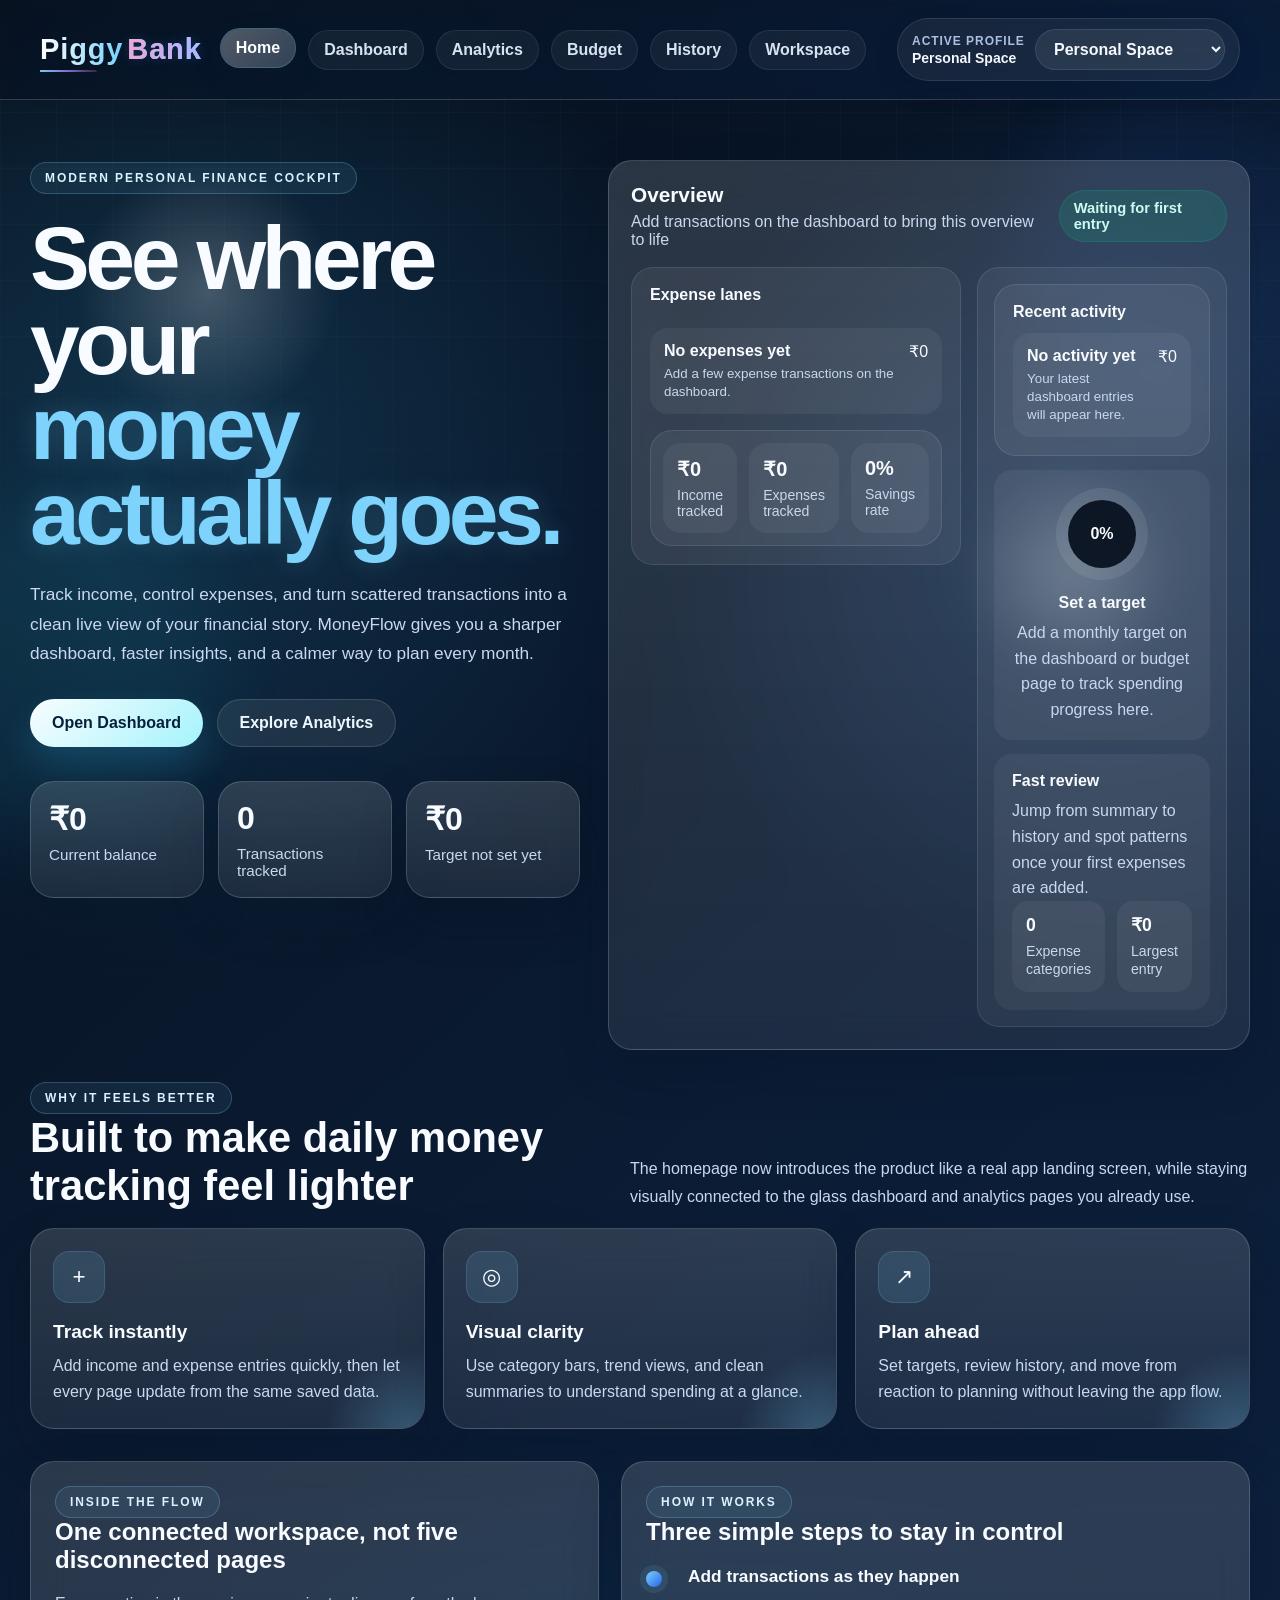
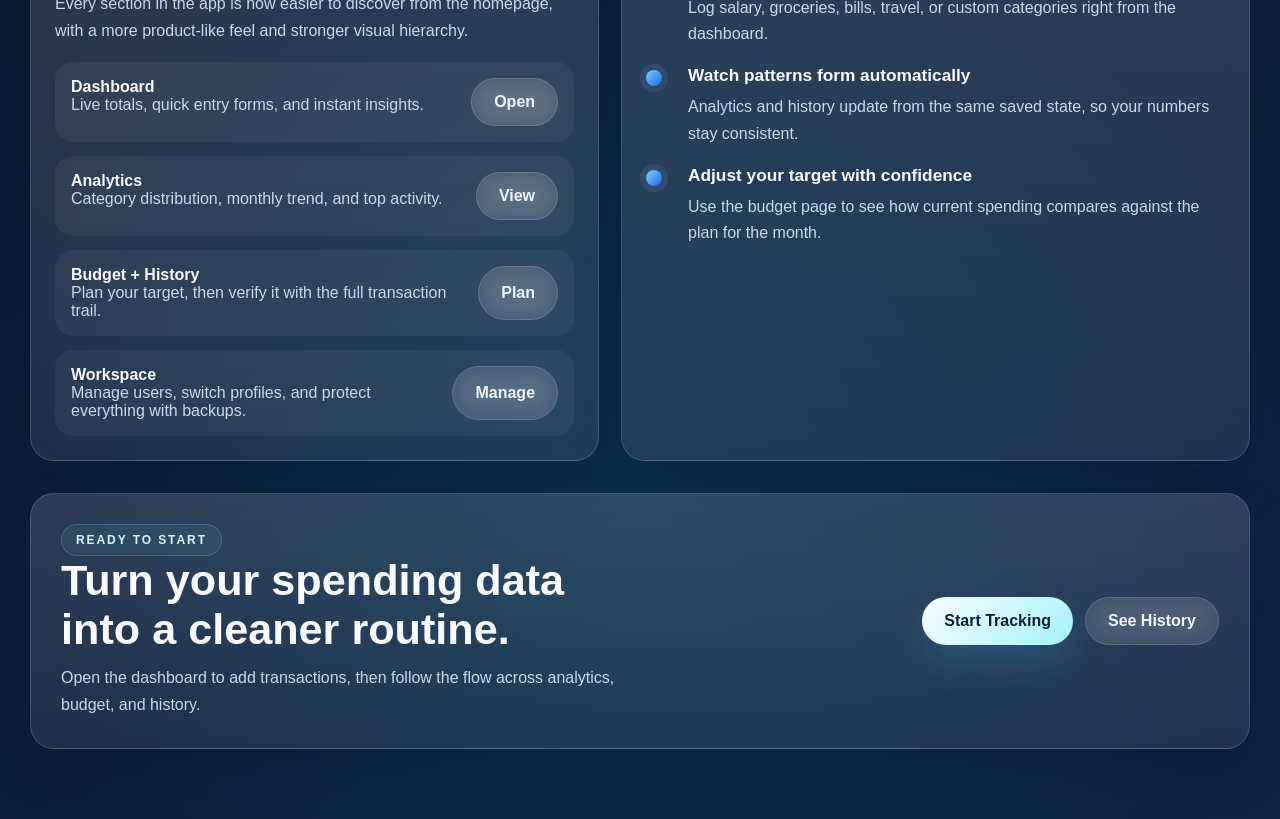
==== index.html @ 15d926a1 "Rename homepage.html to index.html" ====
<!DOCTYPE html>
<html lang="en">
<head>
<meta charset="UTF-8">
<meta name="viewport" content="width=device-width, initial-scale=1.0">
<title>PiggyBank</title>

<link rel="stylesheet" href="../CSS/homepage.css">
<link rel="stylesheet" href="../CSS/shared.css">

</head>

<body>
<div class="grid-lines"></div>
<div class="orb one"></div>
<div class="orb two"></div>

<div class="navbar">
    <a href="homepage.html" class="logo">Piggy<span>Bank</span></a>
    <div class="menu">
        <a href="homepage.html" class="active">Home</a>
        <a href="dashboard.html">Dashboard</a>
        <a href="analytics.html">Analytics</a>
        <a href="budget.html">Budget</a>
        <a href="history.html">History</a>
        <a href="workspace.html">Workspace</a>
    </div>
</div>

<main class="page">
    <section class="hero">
        <div class="hero-copy">
            <div class="eyebrow">Modern personal finance cockpit</div>
            <h1>
                See where your
                <span>money actually goes.</span>
            </h1>
            <p class="subtitle">
                Track income, control expenses, and turn scattered transactions into a clean live view of your financial story. MoneyFlow gives you a sharper dashboard, faster insights, and a calmer way to plan every month.
            </p>

            <div class="hero-actions">
                <a href="dashboard.html" class="cta">Open Dashboard</a>
                <a href="analytics.html" class="secondary-link">Explore Analytics</a>
            </div>

            <div class="hero-stats">
                <div class="glass-card hero-stat">
                    <strong id="heroStatPrimary">₹0</strong>
                    <span id="heroStatPrimaryLabel">Current balance</span>
                </div>
                <div class="glass-card hero-stat">
                    <strong id="heroStatSecondary">0</strong>
                    <span id="heroStatSecondaryLabel">Transactions tracked</span>
                </div>
                <div class="glass-card hero-stat">
                    <strong id="heroStatTertiary">₹0</strong>
                    <span id="heroStatTertiaryLabel">Monthly target left</span>
                </div>
            </div>
        </div>

        <div class="visual-stage">
            <div class="glass-card dashboard-shell">
                <div class="shell-top">
                    <div class="shell-title">
                        <strong>Overview</strong>
                        <span class="micro-copy" id="overviewSubtitle">A calm snapshot of this month</span>
                    </div>
                    <div class="status-pill" id="overviewStatus">Synced in realtime</div>
                </div>

                <div class="shell-grid">
                    <div class="chart-panel">
                        <strong id="expenseLanesTitle">Expense lanes</strong>
                        <div class="chart-lines" id="expenseLanes"></div>

                        <div class="summary-strip">
                            <div class="summary-chip">
                                <strong id="overviewIncome">₹0</strong>
                                <span>Income tracked</span>
                            </div>
                            <div class="summary-chip">
                                <strong id="overviewExpense">₹0</strong>
                                <span>Expenses tracked</span>
                            </div>
                            <div class="summary-chip">
                                <strong id="overviewSavingsRate">0%</strong>
                                <span>Savings rate</span>
                            </div>
                        </div>
                    </div>

                    <div class="overview-side">
                        <div class="activity-panel">
                            <strong>Recent activity</strong>
                            <div id="recentActivityList"></div>
                        </div>

                        <div class="integrated-card ring-card">
                            <div class="ring" id="budgetRing" data-progress="0%"></div>
                            <strong id="budgetRhythmTitle">Budget Rhythm</strong>
                            <p class="card-copy" id="budgetRhythmCopy">Stay ahead of overspending with live target progress built into the same overview.</p>
                        </div>

                        <div class="integrated-card floating-note">
                            <strong id="fastReviewTitle">Fast review</strong>
                            <p class="card-copy" id="fastReviewCopy">Jump from summary to history and spot patterns without digging through multiple screens.</p>
                            <div class="mini-overview">
                                <div class="mini-overview-card">
                                    <strong id="miniOverviewPrimary">0</strong>
                                    <span id="miniOverviewPrimaryLabel">Expense categories</span>
                                </div>
                                <div class="mini-overview-card">
                                    <strong id="miniOverviewSecondary">₹0</strong>
                                    <span id="miniOverviewSecondaryLabel">Largest entry</span>
                                </div>
                            </div>
                        </div>
                    </div>
                </div>
            </div>
        </div>
    </section>

    <section class="section">
        <div class="section-head">
            <div>
                <div class="eyebrow">Why it feels better</div>
                <h2>Built to make daily money tracking feel lighter</h2>
            </div>
            <p class="section-copy">
                The homepage now introduces the product like a real app landing screen, while staying visually connected to the glass dashboard and analytics pages you already use.
            </p>
        </div>

        <div class="feature-grid">
            <article class="glass-card feature-card">
                <div class="feature-icon">+</div>
                <div class="feature-text">
                    <h3>Track instantly</h3>
                    <p>Add income and expense entries quickly, then let every page update from the same saved data.</p>
                </div>
            </article>

            <article class="glass-card feature-card">
                <div class="feature-icon">◎</div>
                <div class="feature-text">
                    <h3>Visual clarity</h3>
                    <p>Use category bars, trend views, and clean summaries to understand spending at a glance.</p>
                </div>
            </article>

            <article class="glass-card feature-card">
                <div class="feature-icon">↗</div>
                <div class="feature-text">
                    <h3>Plan ahead</h3>
                    <p>Set targets, review history, and move from reaction to planning without leaving the app flow.</p>
                </div>
            </article>
        </div>
    </section>

    <section class="section showcase">
        <div class="glass-card showcase-panel">
            <div class="eyebrow">Inside the flow</div>
            <h2>One connected workspace, not five disconnected pages</h2>
            <p class="section-copy" style="margin-top: 16px;">
                Every section in the app is now easier to discover from the homepage, with a more product-like feel and stronger visual hierarchy.
            </p>

            <div class="mini-stack">
                <div class="mini-card">
                    <div>
                        <strong>Dashboard</strong>
                        <p class="card-copy">Live totals, quick entry forms, and instant insights.</p>
                    </div>
                    <a href="dashboard.html" class="secondary-link">Open</a>
                </div>

                <div class="mini-card">
                    <div>
                        <strong>Analytics</strong>
                        <p class="card-copy">Category distribution, monthly trend, and top activity.</p>
                    </div>
                    <a href="analytics.html" class="secondary-link">View</a>
                </div>

                <div class="mini-card">
                    <div>
                        <strong>Budget + History</strong>
                        <p class="card-copy">Plan your target, then verify it with the full transaction trail.</p>
                    </div>
                    <a href="budget.html" class="secondary-link">Plan</a>
                </div>

                <div class="mini-card">
                    <div>
                        <strong>Workspace</strong>
                        <p class="card-copy">Manage users, switch profiles, and protect everything with backups.</p>
                    </div>
                    <a href="workspace.html" class="secondary-link">Manage</a>
                </div>
            </div>
        </div>

        <div class="glass-card timeline-panel">
            <div class="eyebrow">How it works</div>
            <h2>Three simple steps to stay in control</h2>

            <div class="timeline">
                <div class="timeline-item">
                    <div class="timeline-dot"></div>
                    <div class="timeline-copy">
                        <h3>Add transactions as they happen</h3>
                        <p>Log salary, groceries, bills, travel, or custom categories right from the dashboard.</p>
                    </div>
                </div>

                <div class="timeline-item">
                    <div class="timeline-dot"></div>
                    <div class="timeline-copy">
                        <h3>Watch patterns form automatically</h3>
                        <p>Analytics and history update from the same saved state, so your numbers stay consistent.</p>
                    </div>
                </div>

                <div class="timeline-item">
                    <div class="timeline-dot"></div>
                    <div class="timeline-copy">
                        <h3>Adjust your target with confidence</h3>
                        <p>Use the budget page to see how current spending compares against the plan for the month.</p>
                    </div>
                </div>
            </div>
        </div>
    </section>

    <section class="glass-card footer-cta">
        <div>
            <div class="eyebrow">Ready to start</div>
            <h2>Turn your spending data into a cleaner routine.</h2>
            <p>Open the dashboard to add transactions, then follow the flow across analytics, budget, and history.</p>
        </div>

        <div class="footer-actions">
            <a href="dashboard.html" class="cta">Start Tracking</a>
            <a href="history.html" class="secondary-link">See History</a>
        </div>
    </section>
</main>

<script src="../JS/app-core.js"></script>
<script src="../JS/shared.js"></script>
<script src="../JS/homepage.js"></script>

</body>
</html>
---- CSS/homepage.css ----
* {
    margin: 0;
    padding: 0;
    box-sizing: border-box;
    font-family: "Segoe UI", Arial, sans-serif;
}

:root {
    --bg-1: #07101d;
    --bg-2: #10284e;
    --panel: rgba(255, 255, 255, 0.1);
    --panel-strong: rgba(255, 255, 255, 0.14);
    --border: rgba(255, 255, 255, 0.16);
    --text: #f8fbff;
    --muted: #c9d8ef;
    --accent: #7dd3fc;
    --accent-strong: #38bdf8;
    --glow: rgba(125, 211, 252, 0.28);
}

body {
    min-height: 100vh;
    color: var(--text);
    background:
        radial-gradient(circle at 12% 18%, rgba(56, 189, 248, 0.18), transparent 24%),
        radial-gradient(circle at 84% 22%, rgba(96, 165, 250, 0.16), transparent 20%),
        radial-gradient(circle at 50% 85%, rgba(14, 165, 233, 0.12), transparent 30%),
        linear-gradient(140deg, var(--bg-1) 0%, #0b1d36 38%, var(--bg-2) 100%);
    background-size: 100% 100%, 100% 100%, 100% 100%, 145% 145%;
    animation: atmosphereShift 18s ease-in-out infinite;
    overflow-x: hidden;
    position: relative;
}

body::before,
body::after {
    content: "";
    position: fixed;
    inset: auto;
    width: 340px;
    height: 340px;
    border-radius: 50%;
    filter: blur(40px);
    opacity: 0.4;
    pointer-events: none;
    z-index: 0;
}

body::before {
    top: 90px;
    right: -80px;
    background: rgba(59, 130, 246, 0.22);
}

body::after {
    left: -120px;
    bottom: 60px;
    background: rgba(34, 211, 238, 0.18);
}

.grid-lines {
    position: fixed;
    inset: 0;
    background-image:
        linear-gradient(rgba(255,255,255,0.04) 1px, transparent 1px),
        linear-gradient(90deg, rgba(255,255,255,0.04) 1px, transparent 1px);
    background-size: 56px 56px;
    mask-image: linear-gradient(to bottom, rgba(0,0,0,0.65), transparent 92%);
    pointer-events: none;
    z-index: 0;
}

.orb {
    position: fixed;
    border-radius: 50%;
    background: radial-gradient(circle, rgba(255,255,255,0.22), rgba(255,255,255,0.02) 65%, transparent 72%);
    pointer-events: none;
    z-index: 0;
    animation: drift 14s ease-in-out infinite;
}

.orb.one {
    width: 260px;
    height: 260px;
    top: 18%;
    left: 6%;
}

.orb.two {
    width: 210px;
    height: 210px;
    right: 8%;
    top: 52%;
    animation-delay: -4s;
}

.navbar {
    width: 100%;
    background: linear-gradient(135deg, rgba(8, 17, 31, 0.78), rgba(15, 34, 61, 0.48));
    display: flex;
    justify-content: space-between;
    align-items: center;
    gap: 18px;
    flex-wrap: wrap;
    padding: 18px 40px;
    position: sticky;
    top: 0;
    z-index: 10;
    backdrop-filter: blur(22px) saturate(160%);
    -webkit-backdrop-filter: blur(22px) saturate(160%);
    border-bottom: 1px solid rgba(255, 255, 255, 0.18);
    box-shadow: 0 18px 48px rgba(8, 17, 31, 0.22);
    animation: navFloatIn 0.7s ease;
}

.logo {
    font-size: 29px;
    font-weight: 900;
    letter-spacing: 0.03em;
    display: inline-flex;
    align-items: center;
    gap: 4px;
    background: linear-gradient(90deg, #ffffff 0%, #7dd3fc 22%, #38bdf8 44%, #a78bfa 68%, #f472b6 100%);
    background-size: 220% 100%;
    -webkit-background-clip: text;
    -webkit-text-fill-color: transparent;
    text-decoration: none;
    position: relative;
    animation: logoShift 7s linear infinite;
}

.logo span {
    background: linear-gradient(90deg, #f9a8d4 0%, #c4b5fd 40%, #67e8f9 100%);
    background-size: 200% 100%;
    -webkit-background-clip: text;
    -webkit-text-fill-color: transparent;
    text-shadow: 0 0 12px rgba(96,165,250,0.22);
    animation: logoShift 5.5s linear infinite reverse;
}

.logo::after {
    content: "";
    position: absolute;
    left: 0;
    bottom: -6px;
    width: 100%;
    height: 2px;
    border-radius: 999px;
    background: linear-gradient(90deg, rgba(125,211,252,0.95), rgba(167,139,250,0.75), rgba(244,114,182,0.2));
    transform: scaleX(0.35);
    transform-origin: left;
    transition: transform 0.28s ease;
}

.logo:hover::after {
    transform: scaleX(1);
}

.menu {
    display: flex;
    flex-wrap: wrap;
    gap: 12px;
    align-items: center;
}

.menu a {
    color: #d8e3f2;
    text-decoration: none;
    font-weight: 700;
    position: relative;
    padding: 10px 15px;
    border-radius: 999px;
    background: rgba(255, 255, 255, 0.05);
    border: 1px solid rgba(255, 255, 255, 0.08);
    overflow: hidden;
    transition: transform 0.22s ease, background 0.22s ease, color 0.22s ease, border-color 0.22s ease, box-shadow 0.22s ease;
}

.menu a::before {
    content: "";
    position: absolute;
    inset: 0;
    border-radius: inherit;
    background: linear-gradient(135deg, rgba(255,255,255,0.18), rgba(147,197,253,0.08));
    opacity: 0;
    transition: opacity 0.22s ease;
}

.menu a:hover,
.menu a.active {
    color: #ffffff;
    border-color: rgba(125, 211, 252, 0.3);
    background: rgba(255, 255, 255, 0.14);
    box-shadow: 0 12px 28px rgba(15, 23, 42, 0.2);
    transform: translateY(-2px);
}

.menu a:hover::before,
.menu a.active::before {
    opacity: 1;
}

.page {
    width: min(1220px, calc(100% - 32px));
    margin: 0 auto;
    padding: 34px 0 70px;
    position: relative;
    z-index: 1;
}

.hero {
    display: grid;
    grid-template-columns: 1.1fr 0.9fr;
    gap: 28px;
    align-items: stretch;
}

.hero-copy {
    padding: 28px 0 10px;
    animation: riseIn 0.9s ease;
}

.eyebrow {
    display: inline-flex;
    align-items: center;
    gap: 10px;
    padding: 8px 14px;
    border-radius: 999px;
    border: 1px solid rgba(125, 211, 252, 0.25);
    background: rgba(125, 211, 252, 0.08);
    color: #d9f2ff;
    text-transform: uppercase;
    letter-spacing: 0.16em;
    font-size: 12px;
    font-weight: 800;
}

.hero h1 {
    margin-top: 22px;
    font-size: clamp(3rem, 7vw, 5.6rem);
    line-height: 0.95;
    letter-spacing: -0.05em;
    max-width: 700px;
}

.hero h1 span {
    display: block;
    color: var(--accent);
    text-shadow: 0 0 26px rgba(125, 211, 252, 0.2);
}

.subtitle {
    margin-top: 24px;
    max-width: 620px;
    color: var(--muted);
    font-size: 1.08rem;
    line-height: 1.7;
}

.hero-actions {
    margin-top: 30px;
    display: flex;
    gap: 14px;
    flex-wrap: wrap;
}

.cta,
.secondary-link {
    text-decoration: none;
    display: inline-flex;
    align-items: center;
    justify-content: center;
    gap: 10px;
    padding: 14px 22px;
    border-radius: 999px;
    font-weight: 800;
    transition: transform 0.22s ease, box-shadow 0.22s ease, background 0.22s ease, border-color 0.22s ease;
}

.cta {
    color: #06203c;
    background: linear-gradient(135deg, #f8fdff, #a5f3fc);
    box-shadow: 0 18px 36px rgba(56, 189, 248, 0.18);
}

.secondary-link {
    color: #eef7ff;
    background: rgba(255, 255, 255, 0.08);
    border: 1px solid rgba(255, 255, 255, 0.14);
    backdrop-filter: blur(12px);
}

.cta:hover,
.secondary-link:hover {
    transform: translateY(-2px);
    box-shadow: 0 18px 30px rgba(15, 23, 42, 0.24);
}

.hero-stats {
    display: grid;
    grid-template-columns: repeat(3, 1fr);
    gap: 14px;
    margin-top: 34px;
}

.glass-card {
    background: linear-gradient(180deg, rgba(255,255,255,0.14), rgba(255,255,255,0.08));
    border: 1px solid var(--border);
    border-radius: 24px;
    backdrop-filter: blur(18px);
    -webkit-backdrop-filter: blur(18px);
    box-shadow: 0 22px 48px rgba(6, 18, 36, 0.22);
    transition: transform 0.3s ease, box-shadow 0.3s ease, border-color 0.3s ease;
}

.glass-card:hover {
    transform: translateY(-4px);
    box-shadow: 0 28px 58px rgba(6, 18, 36, 0.28);
    border-color: rgba(125, 211, 252, 0.22);
}

.hero-stat {
    padding: 18px;
    animation: riseIn 1s ease;
}

.hero-stat strong {
    display: block;
    font-size: 2rem;
}

.hero-stat span {
    display: block;
    margin-top: 8px;
    color: var(--muted);
    font-size: 0.95rem;
}

.visual-stage {
    position: relative;
    min-height: auto;
    overflow: visible;
    padding: 26px 0 0;
    border-radius: 30px;
    animation: fadeScale 1s ease;
}

.dashboard-shell {
    position: relative;
    min-width: 0;
    min-height: auto;
    width: 100%;
    padding: 22px;
    overflow: hidden;
    animation: floatSoft 8s ease-in-out infinite;
}

.dashboard-shell::before {
    content: "";
    position: absolute;
    inset: -30% auto auto -10%;
    width: 220px;
    height: 220px;
    background: radial-gradient(circle, rgba(125, 211, 252, 0.28), transparent 70%);
    pointer-events: none;
}

.shell-top {
    display: flex;
    justify-content: space-between;
    align-items: center;
    gap: 12px;
    padding-bottom: 18px;
}

.shell-title {
    display: grid;
    gap: 6px;
}

.shell-title strong {
    font-size: 1.3rem;
}

.shell-title span,
.micro-copy,
.card-copy,
.list-item small,
.feature-text p,
.section-copy,
.timeline-copy p {
    color: var(--muted);
}

.status-pill {
    padding: 9px 14px;
    border-radius: 999px;
    font-weight: 700;
    font-size: 0.92rem;
    background: rgba(16, 185, 129, 0.16);
    color: #ccfbf1;
    border: 1px solid rgba(16, 185, 129, 0.2);
}

.shell-grid {
    display: grid;
    grid-template-columns: 1.15fr 0.85fr;
    gap: 16px;
    align-items: start;
}

.chart-panel,
.activity-panel,
.summary-strip,
.overview-side {
    background: rgba(255, 255, 255, 0.06);
    border: 1px solid rgba(255,255,255,0.1);
    border-radius: 22px;
}

.overview-side {
    padding: 16px;
    display: grid;
    gap: 14px;
}

.summary-strip {
    margin-top: 16px;
    display: grid;
    grid-template-columns: repeat(3, 1fr);
    gap: 12px;
    padding: 12px;
}

.summary-chip {
    padding: 14px;
    border-radius: 18px;
    background: rgba(255,255,255,0.05);
    transition: transform 0.22s ease, background 0.22s ease;
}

.summary-chip:hover,
.mini-card:hover,
.mini-overview-card:hover {
    transform: translateY(-2px);
    background: rgba(255,255,255,0.08);
}

.summary-chip strong {
    display: block;
    font-size: 1.25rem;
}

.summary-chip span {
    display: block;
    margin-top: 6px;
    color: var(--muted);
    font-size: 0.88rem;
}

.chart-panel {
    padding: 18px;
}

.chart-lines {
    margin-top: 24px;
    display: grid;
    gap: 14px;
}

.line-row {
    display: grid;
    grid-template-columns: 80px 1fr auto;
    gap: 12px;
    align-items: center;
}

.line-track {
    height: 11px;
    border-radius: 999px;
    overflow: hidden;
    background: rgba(255, 255, 255, 0.08);
}

.line-fill {
    height: 100%;
    border-radius: inherit;
    background: linear-gradient(90deg, #38bdf8, #2563eb);
    transform-origin: left;
    animation: loadBar 1.4s ease forwards;
}

.line-row:nth-child(2) .line-fill {
    background: linear-gradient(90deg, #22d3ee, #14b8a6);
    animation-delay: 0.12s;
}

.line-row:nth-child(3) .line-fill {
    background: linear-gradient(90deg, #a78bfa, #7c3aed);
    animation-delay: 0.24s;
}

.activity-panel {
    padding: 18px;
    display: grid;
    gap: 12px;
}

.integrated-card {
    padding: 18px;
    border-radius: 18px;
    background: rgba(255,255,255,0.05);
}

.integrated-card h4 {
    font-size: 1rem;
}

.integrated-card p {
    margin-top: 8px;
    line-height: 1.6;
}

.ring-card {
    display: grid;
    justify-items: center;
    text-align: center;
}

.list-item {
    display: flex;
    justify-content: space-between;
    gap: 12px;
    padding: 14px;
    border-radius: 18px;
    background: rgba(255,255,255,0.05);
    animation: riseIn 0.9s ease;
}

.list-item strong {
    display: block;
    margin-bottom: 4px;
}

.ring {
    width: 92px;
    height: 92px;
    margin: 0 auto 14px;
    border-radius: 50%;
    background: conic-gradient(#67e8f9 0 calc(var(--progress, 0) * 1%), rgba(255,255,255,0.08) calc(var(--progress, 0) * 1%) 100%);
    display: grid;
    place-items: center;
}

.ring::before {
    content: attr(data-progress);
    width: 68px;
    height: 68px;
    border-radius: 50%;
    background: rgba(7, 16, 29, 0.92);
    display: grid;
    place-items: center;
    font-weight: 800;
}

.floating-note {
    position: relative;
}

.mini-overview {
    display: grid;
    grid-template-columns: repeat(2, 1fr);
    gap: 12px;
}

.mini-overview-card {
    padding: 14px;
    border-radius: 16px;
    background: rgba(255,255,255,0.05);
}

.mini-overview-card strong {
    display: block;
    font-size: 1.1rem;
    margin-bottom: 6px;
}

.mini-overview-card span {
    color: var(--muted);
    font-size: 0.88rem;
}

.section {
    margin-top: 32px;
}

.section-head {
    display: flex;
    justify-content: space-between;
    gap: 16px;
    align-items: end;
    margin-bottom: 18px;
}

.section-head h2 {
    font-size: clamp(1.8rem, 4vw, 2.6rem);
}

.section-copy {
    max-width: 620px;
    line-height: 1.7;
}

.feature-grid {
    display: grid;
    grid-template-columns: repeat(3, 1fr);
    gap: 18px;
}

.feature-card {
    padding: 22px;
    position: relative;
    overflow: hidden;
    transition: transform 0.26s ease, border-color 0.26s ease, box-shadow 0.26s ease;
}

.feature-card::after {
    content: "";
    position: absolute;
    inset: auto -20% -50% auto;
    width: 180px;
    height: 180px;
    border-radius: 50%;
    background: radial-gradient(circle, var(--glow), transparent 68%);
    pointer-events: none;
}

.feature-card:hover {
    transform: translateY(-4px);
    border-color: rgba(125, 211, 252, 0.24);
    box-shadow: 0 22px 44px rgba(6, 18, 36, 0.26);
}

.feature-icon {
    width: 52px;
    height: 52px;
    border-radius: 16px;
    display: grid;
    place-items: center;
    font-size: 1.4rem;
    background: rgba(125, 211, 252, 0.12);
    border: 1px solid rgba(125, 211, 252, 0.16);
}

.feature-text h3 {
    margin-top: 18px;
    font-size: 1.2rem;
}

.feature-text p {
    margin-top: 10px;
    line-height: 1.65;
}

.showcase {
    display: grid;
    grid-template-columns: 0.95fr 1.05fr;
    gap: 22px;
    align-items: stretch;
}

.showcase-panel,
.timeline-panel {
    padding: 24px;
}

.mini-stack {
    display: grid;
    gap: 14px;
    margin-top: 18px;
}

.mini-card {
    display: flex;
    justify-content: space-between;
    gap: 14px;
    padding: 16px;
    border-radius: 18px;
    background: rgba(255,255,255,0.05);
    transition: transform 0.24s ease, box-shadow 0.24s ease, background 0.24s ease;
}

.timeline {
    display: grid;
    gap: 18px;
    margin-top: 20px;
}

.timeline-item {
    display: grid;
    grid-template-columns: 28px 1fr;
    gap: 14px;
    align-items: start;
    animation: riseIn 0.8s ease both;
}

.timeline-item:nth-child(2) { animation-delay: 0.08s; }
.timeline-item:nth-child(3) { animation-delay: 0.16s; }

.timeline-dot {
    width: 16px;
    height: 16px;
    border-radius: 50%;
    margin-top: 5px;
    background: linear-gradient(135deg, #7dd3fc, #2563eb);
    box-shadow: 0 0 0 6px rgba(125, 211, 252, 0.1);
}

.timeline-copy h3 {
    font-size: 1.08rem;
}

.timeline-copy p {
    margin-top: 8px;
    line-height: 1.65;
}

.footer-cta {
    margin-top: 32px;
    padding: 30px;
    display: flex;
    justify-content: space-between;
    align-items: center;
    gap: 18px;
}

.footer-cta h2 {
    font-size: clamp(1.8rem, 4vw, 2.7rem);
    max-width: 560px;
}

.footer-cta p {
    margin-top: 10px;
    max-width: 560px;
    color: var(--muted);
    line-height: 1.7;
}

.footer-actions {
    display: flex;
    gap: 12px;
    flex-wrap: wrap;
}

@keyframes navFloatIn {
    from {
        opacity: 0;
        transform: translateY(-18px);
    }

    to {
        opacity: 1;
        transform: translateY(0);
    }
}

@keyframes logoShift {
    0% {
        background-position: 0% 50%;
    }

    100% {
        background-position: 200% 50%;
    }
}

@keyframes riseIn {
    from {
        opacity: 0;
        transform: translateY(28px);
    }

    to {
        opacity: 1;
        transform: translateY(0);
    }
}

@keyframes fadeScale {
    from {
        opacity: 0;
        transform: scale(0.97);
    }

    to {
        opacity: 1;
        transform: scale(1);
    }
}

@keyframes floatCard {
    0%, 100% {
        transform: translateY(0);
    }

    50% {
        transform: translateY(-12px);
    }
}

@keyframes loadBar {
    from {
        transform: scaleX(0);
    }

    to {
        transform: scaleX(1);
    }
}

@keyframes drift {
    0%, 100% {
        transform: translate3d(0, 0, 0);
    }

    50% {
        transform: translate3d(20px, -18px, 0);
    }
}

@keyframes atmosphereShift {
    0%, 100% {
        background-position: 0% 0%, 100% 0%, 50% 100%, 50% 50%;
    }

    50% {
        background-position: 3% 4%, 97% 6%, 48% 96%, 52% 48%;
    }
}

@media (max-width: 1080px) {
    .hero,
    .showcase,
    .feature-grid {
        grid-template-columns: 1fr;
    }

    .visual-stage {
        min-height: auto;
    }
}

@media (max-width: 860px) {
    .hero-stats,
    .summary-strip,
    .mini-overview {
        grid-template-columns: 1fr;
    }

    .shell-grid {
        grid-template-columns: 1fr;
    }
}

@media (max-width: 720px) {
    .navbar {
        padding: 16px 18px;
        flex-direction: column;
        align-items: stretch;
        gap: 12px;
    }

    .logo {
        font-size: 24px;
    }

    .menu {
        width: 100%;
        justify-content: center;
        gap: 10px;
    }

    .menu a {
        flex: 1 1 140px;
        text-align: center;
    }

    .page {
        width: min(100% - 20px, 1220px);
        padding-top: 22px;
    }

    .hero h1 {
        font-size: 2.9rem;
    }

    .hero-copy {
        padding-top: 10px;
    }

    .footer-cta,
    .section-head {
        flex-direction: column;
        align-items: flex-start;
    }

    .dashboard-shell {
        min-width: 0;
        min-height: auto;
    }

    .visual-stage {
        min-height: auto;
    }

    .showcase-panel,
    .timeline-panel,
    .feature-card,
    .footer-cta,
    .dashboard-shell,
    .integrated-card {
        padding: 20px;
    }
}
---- CSS/shared.css ----
:root {
  --shared-nav-bg: linear-gradient(135deg, rgba(8, 17, 31, 0.82), rgba(15, 34, 61, 0.56));
  --shared-nav-border: rgba(255, 255, 255, 0.16);
  --shared-pill-bg: rgba(255, 255, 255, 0.06);
  --shared-pill-border: rgba(255, 255, 255, 0.1);
  --shared-text-main: #f4f8ff;
  --shared-text-muted: #abc0df;
  --shared-accent: #60a5fa;
}

.navbar {
  position: sticky;
  top: 0;
  z-index: 30;
}

.nav-tools {
  display: flex;
  align-items: center;
  gap: 12px;
  margin-left: auto;
}

.profile-chip,
.nav-toggle {
  border: 1px solid var(--shared-pill-border);
  background: var(--shared-pill-bg);
  color: var(--shared-text-main);
  border-radius: 999px;
  backdrop-filter: blur(18px);
  -webkit-backdrop-filter: blur(18px);
}

.profile-chip {
  padding: 10px 14px;
  display: inline-flex;
  align-items: center;
  gap: 10px;
  font-weight: 700;
  box-shadow: 0 12px 24px rgba(8, 17, 31, 0.16);
}

.profile-meta {
  display: grid;
  gap: 2px;
}

.profile-chip small {
  color: var(--shared-text-muted);
  font-size: 12px;
  text-transform: uppercase;
  letter-spacing: 0.08em;
}

.profile-chip strong {
  font-size: 14px;
}

.profile-select {
  min-width: 150px;
  padding: 10px 34px 10px 14px;
  border-radius: 999px;
  border: 1px solid rgba(125, 211, 252, 0.14);
  background: rgba(255, 255, 255, 0.08);
  color: var(--shared-text-main);
  font: inherit;
  font-weight: 700;
  cursor: pointer;
  transition: border-color 0.22s ease, background 0.22s ease, box-shadow 0.22s ease;
}

.profile-select:focus {
  outline: none;
  border-color: var(--shared-accent);
  box-shadow: 0 0 0 3px rgba(96, 165, 250, 0.14);
}

.nav-toggle {
  width: 48px;
  height: 48px;
  display: none;
  align-items: center;
  justify-content: center;
  cursor: pointer;
  transition: transform 0.22s ease, background 0.22s ease, box-shadow 0.22s ease;
}

.nav-toggle:hover {
  transform: translateY(-2px);
  background: rgba(255, 255, 255, 0.12);
  box-shadow: 0 16px 28px rgba(8, 17, 31, 0.18);
}

.nav-toggle-lines,
.nav-toggle-lines::before,
.nav-toggle-lines::after {
  width: 18px;
  height: 2px;
  border-radius: 999px;
  background: #f4f8ff;
  transition: transform 0.22s ease, opacity 0.22s ease;
  content: "";
  display: block;
}

.nav-toggle-lines {
  position: relative;
}

.nav-toggle-lines::before {
  position: absolute;
  top: -6px;
}

.nav-toggle-lines::after {
  position: absolute;
  top: 6px;
}

body.nav-open .nav-toggle-lines {
  background: transparent;
}

body.nav-open .nav-toggle-lines::before {
  transform: translateY(6px) rotate(45deg);
}

body.nav-open .nav-toggle-lines::after {
  transform: translateY(-6px) rotate(-45deg);
}

.toast-stack {
  position: fixed;
  right: 20px;
  bottom: 20px;
  display: grid;
  gap: 12px;
  z-index: 80;
}

.toast {
  min-width: 260px;
  max-width: 360px;
  padding: 14px 16px;
  border-radius: 16px;
  border: 1px solid rgba(125, 211, 252, 0.18);
  background: linear-gradient(180deg, rgba(10, 22, 42, 0.96), rgba(8, 17, 31, 0.88));
  color: #f4f8ff;
  box-shadow: 0 22px 40px rgba(8, 17, 31, 0.26);
  animation: toastRise 0.35s ease;
}

.toast strong {
  display: block;
  margin-bottom: 4px;
}

.toast p {
  margin: 0;
  color: var(--shared-text-muted);
  line-height: 1.5;
}

.modal-root {
  position: fixed;
  inset: 0;
  z-index: 120;
  pointer-events: none;
}

.loader-root {
  position: fixed;
  inset: 0;
  z-index: 140;
  pointer-events: none;
}

.modal-overlay {
  position: absolute;
  inset: 0;
  display: grid;
  place-items: center;
  padding: 24px;
  background: rgba(2, 6, 23, 0.56);
  backdrop-filter: blur(10px);
  -webkit-backdrop-filter: blur(10px);
  pointer-events: auto;
  animation: modalFadeIn 0.22s ease;
}

.modal-overlay.closing {
  animation: modalFadeOut 0.18s ease forwards;
}

.modal-panel {
  width: min(100%, 460px);
  padding: 24px;
  border-radius: 26px;
  border: 1px solid rgba(125, 211, 252, 0.16);
  background: linear-gradient(180deg, rgba(10, 22, 42, 0.96), rgba(8, 17, 31, 0.92));
  box-shadow: 0 32px 68px rgba(8, 17, 31, 0.34);
  color: #f4f8ff;
  animation: modalPanelIn 0.26s ease;
}

.modal-overlay.closing .modal-panel {
  animation: modalPanelOut 0.18s ease forwards;
}

.modal-success {
  position: relative;
  width: 72px;
  height: 72px;
  margin: 2px auto 16px;
  opacity: 0;
  transform: scale(0.7);
  pointer-events: none;
}

.modal-success-ring {
  position: absolute;
  inset: 0;
  border-radius: 50%;
  border: 2px solid rgba(74, 222, 128, 0.3);
  background: radial-gradient(circle at 50% 50%, rgba(74, 222, 128, 0.16), rgba(74, 222, 128, 0.04) 65%, transparent 75%);
}

.modal-success-check {
  position: absolute;
  left: 24px;
  top: 18px;
  width: 18px;
  height: 30px;
  border-right: 4px solid #4ade80;
  border-bottom: 4px solid #4ade80;
  transform: rotate(45deg) scale(0.7);
  opacity: 0;
  filter: drop-shadow(0 0 10px rgba(74, 222, 128, 0.3));
}

.modal-panel.is-completing .modal-success {
  opacity: 1;
  transform: scale(1);
  animation: modalSuccessPop 0.45s ease forwards;
}

.modal-panel.is-completing .modal-success-ring {
  animation: modalSuccessRing 0.55s ease forwards;
}

.modal-panel.is-completing .modal-success-check {
  opacity: 1;
  transform: rotate(45deg) scale(1);
  animation: modalSuccessCheck 0.36s ease 0.12s both;
}

.modal-panel.is-completing h3,
.modal-panel.is-completing p,
.modal-panel.is-completing .modal-input,
.modal-panel.is-completing .modal-actions,
.modal-panel.is-completing .modal-kicker {
  opacity: 0.65;
}

.modal-kicker {
  margin-bottom: 10px;
  text-transform: uppercase;
  letter-spacing: 0.14em;
  font-size: 11px;
  font-weight: 800;
  color: #60a5fa;
}

.modal-panel h3 {
  margin: 0;
  font-size: 1.35rem;
}

.modal-panel p {
  margin: 10px 0 0;
  color: var(--shared-text-muted);
  line-height: 1.65;
}

.modal-input {
  width: 100%;
  margin-top: 18px;
  padding: 13px 15px;
  border-radius: 16px;
  border: 1px solid rgba(125, 211, 252, 0.14);
  background: rgba(255, 255, 255, 0.06);
  color: #f4f8ff;
  font: inherit;
  transition: border-color 0.22s ease, box-shadow 0.22s ease, transform 0.22s ease;
}

.modal-input:focus {
  outline: none;
  border-color: var(--shared-accent);
  box-shadow: 0 0 0 3px rgba(96, 165, 250, 0.14);
  transform: translateY(-1px);
}

.modal-actions {
  display: flex;
  justify-content: flex-end;
  gap: 12px;
  margin-top: 20px;
}

.modal-btn {
  padding: 12px 16px;
  border-radius: 14px;
  border: 1px solid transparent;
  font: inherit;
  font-weight: 700;
  cursor: pointer;
  transition: transform 0.22s ease, box-shadow 0.22s ease, filter 0.22s ease, background 0.22s ease;
}

.modal-btn:hover {
  transform: translateY(-1px);
}

.modal-btn-primary {
  background: linear-gradient(135deg, rgba(59, 130, 246, 0.92), rgba(37, 99, 235, 0.82));
  color: #f8fbff;
  box-shadow: 0 16px 30px rgba(37, 99, 235, 0.22);
}

.modal-btn-secondary {
  background: rgba(255, 255, 255, 0.08);
  border-color: rgba(125, 211, 252, 0.12);
  color: #dbeafe;
}

.loader-overlay {
  position: absolute;
  inset: 0;
  display: grid;
  place-items: center;
  padding: 24px;
  background: rgba(2, 6, 23, 0.58);
  backdrop-filter: blur(12px);
  -webkit-backdrop-filter: blur(12px);
  pointer-events: auto;
  animation: modalFadeIn 0.22s ease;
}

.loader-overlay.closing {
  animation: modalFadeOut 0.22s ease forwards;
}

.loader-panel {
  width: min(100%, 420px);
  padding: 28px 24px;
  border-radius: 28px;
  border: 1px solid rgba(125, 211, 252, 0.16);
  background: linear-gradient(180deg, rgba(10, 22, 42, 0.97), rgba(8, 17, 31, 0.92));
  box-shadow: 0 32px 68px rgba(8, 17, 31, 0.34);
  text-align: center;
  animation: modalPanelIn 0.26s ease;
}

.loader-overlay.closing .loader-panel {
  animation: modalPanelOut 0.22s ease forwards;
}

.loader-panel strong {
  display: block;
  margin-top: 6px;
  font-size: 1.2rem;
  color: #f8fbff;
}

.loader-panel p {
  margin: 10px 0 0;
  color: var(--shared-text-muted);
  line-height: 1.6;
}

.piggy-loader {
  position: relative;
  width: 150px;
  height: 110px;
  margin: 0 auto 10px;
}

.piggy-shadow {
  position: absolute;
  left: 24px;
  right: 24px;
  bottom: 10px;
  height: 16px;
  border-radius: 999px;
  background: radial-gradient(circle, rgba(37, 99, 235, 0.28), transparent 72%);
  animation: piggyShadow 1.3s ease-in-out infinite;
}

.piggy-coin {
  position: absolute;
  width: 22px;
  height: 22px;
  border-radius: 50%;
  background: radial-gradient(circle at 30% 30%, #fde68a, #f59e0b 70%);
  box-shadow: inset 0 2px 4px rgba(255, 255, 255, 0.28), 0 10px 18px rgba(245, 158, 11, 0.18);
}

.piggy-coin-one {
  left: 46px;
  top: 8px;
  animation: coinDropOne 1.3s ease-in-out infinite;
}

.piggy-coin-two {
  right: 44px;
  top: 0;
  animation: coinDropTwo 1.3s ease-in-out infinite 0.22s;
}

.piggy-body {
  position: absolute;
  left: 26px;
  top: 24px;
  width: 98px;
  height: 64px;
  border-radius: 48px;
  background: linear-gradient(135deg, #7dd3fc, #38bdf8 55%, #2563eb);
  box-shadow: 0 18px 32px rgba(37, 99, 235, 0.22);
  animation: piggyBounce 1.3s ease-in-out infinite;
}

.piggy-body::before {
  content: "";
  position: absolute;
  right: -8px;
  top: 22px;
  width: 14px;
  height: 14px;
  border: 4px solid #67e8f9;
  border-left-color: transparent;
  border-top-color: transparent;
  border-radius: 50%;
  transform: rotate(-28deg);
}

.piggy-body::after {
  content: "";
  position: absolute;
  left: 36px;
  top: -3px;
  width: 28px;
  height: 6px;
  border-radius: 999px;
  background: rgba(255, 255, 255, 0.8);
}

.piggy-ear {
  position: absolute;
  left: 18px;
  top: -10px;
  width: 16px;
  height: 16px;
  border-radius: 4px 14px 4px 14px;
  background: #93c5fd;
  transform: rotate(-20deg);
}

.piggy-ear-right {
  left: 40px;
  top: -8px;
  transform: rotate(14deg);
}

.piggy-eye {
  position: absolute;
  left: 24px;
  top: 24px;
  width: 7px;
  height: 7px;
  border-radius: 50%;
  background: #082f49;
}

.piggy-snout {
  position: absolute;
  right: -8px;
  top: 22px;
  width: 28px;
  height: 20px;
  border-radius: 16px;
  background: #bae6fd;
  box-shadow: inset 0 -2px 0 rgba(255, 255, 255, 0.35);
}

.piggy-snout::before,
.piggy-snout::after {
  content: "";
  position: absolute;
  top: 7px;
  width: 4px;
  height: 6px;
  border-radius: 999px;
  background: #0369a1;
}

.piggy-snout::before {
  left: 8px;
}

.piggy-snout::after {
  right: 8px;
}

.piggy-leg {
  position: absolute;
  bottom: -8px;
  width: 12px;
  height: 16px;
  border-radius: 0 0 8px 8px;
  background: #60a5fa;
}

.piggy-leg-one {
  left: 22px;
}

.piggy-leg-two {
  right: 22px;
}

body.modal-open {
  overflow: hidden;
}

body.loader-open {
  overflow: hidden;
}

@keyframes toastRise {
  from {
    opacity: 0;
    transform: translateY(16px);
  }

  to {
    opacity: 1;
    transform: translateY(0);
  }
}

@keyframes modalFadeIn {
  from { opacity: 0; }
  to { opacity: 1; }
}

@keyframes modalFadeOut {
  from { opacity: 1; }
  to { opacity: 0; }
}

@keyframes modalPanelIn {
  from {
    opacity: 0;
    transform: translateY(18px) scale(0.96);
  }

  to {
    opacity: 1;
    transform: translateY(0) scale(1);
  }
}

@keyframes modalPanelOut {
  from {
    opacity: 1;
    transform: translateY(0) scale(1);
  }

  to {
    opacity: 0;
    transform: translateY(12px) scale(0.97);
  }
}

@keyframes modalSuccessPop {
  0% {
    opacity: 0;
    transform: scale(0.72);
  }

  70% {
    opacity: 1;
    transform: scale(1.06);
  }

  100% {
    opacity: 1;
    transform: scale(1);
  }
}

@keyframes modalSuccessRing {
  0% {
    transform: scale(0.72);
    opacity: 0.3;
  }

  100% {
    transform: scale(1);
    opacity: 1;
  }
}

@keyframes modalSuccessCheck {
  0% {
    opacity: 0;
    transform: rotate(45deg) scale(0.4);
  }

  100% {
    opacity: 1;
    transform: rotate(45deg) scale(1);
  }
}

@keyframes piggyBounce {
  0%, 100% { transform: translateY(0); }
  50% { transform: translateY(-6px); }
}

@keyframes piggyShadow {
  0%, 100% { transform: scaleX(1); opacity: 0.8; }
  50% { transform: scaleX(0.88); opacity: 0.45; }
}

@keyframes coinDropOne {
  0% { opacity: 0; transform: translateY(-6px) scale(0.7); }
  20% { opacity: 1; transform: translateY(0) scale(1); }
  55% { opacity: 1; transform: translateY(22px) scale(1); }
  75%, 100% { opacity: 0; transform: translateY(32px) scale(0.82); }
}

@keyframes coinDropTwo {
  0% { opacity: 0; transform: translateY(-10px) scale(0.7); }
  22% { opacity: 1; transform: translateY(0) scale(1); }
  58% { opacity: 1; transform: translateY(24px) scale(1); }
  78%, 100% { opacity: 0; transform: translateY(34px) scale(0.82); }
}

@media (max-width: 860px) {
  .navbar {
    gap: 14px;
  }

  .nav-toggle {
    display: inline-flex;
  }

  .nav-tools {
    width: 100%;
    justify-content: space-between;
    margin-left: 0;
  }

  .profile-chip {
    flex: 1 1 auto;
    justify-content: space-between;
  }

  .profile-select {
    min-width: 120px;
    flex: 0 0 48%;
  }

  .menu {
    width: 100%;
    display: grid;
    grid-template-columns: 1fr;
    gap: 10px;
    max-height: 0;
    opacity: 0;
    overflow: hidden;
    pointer-events: none;
    transition: max-height 0.28s ease, opacity 0.22s ease;
  }

  body.nav-open .menu {
    max-height: 420px;
    opacity: 1;
    pointer-events: auto;
  }

  .menu a {
    width: 100%;
    text-align: center;
  }

  .modal-actions {
    flex-direction: column-reverse;
  }

  .modal-btn {
    width: 100%;
  }
}
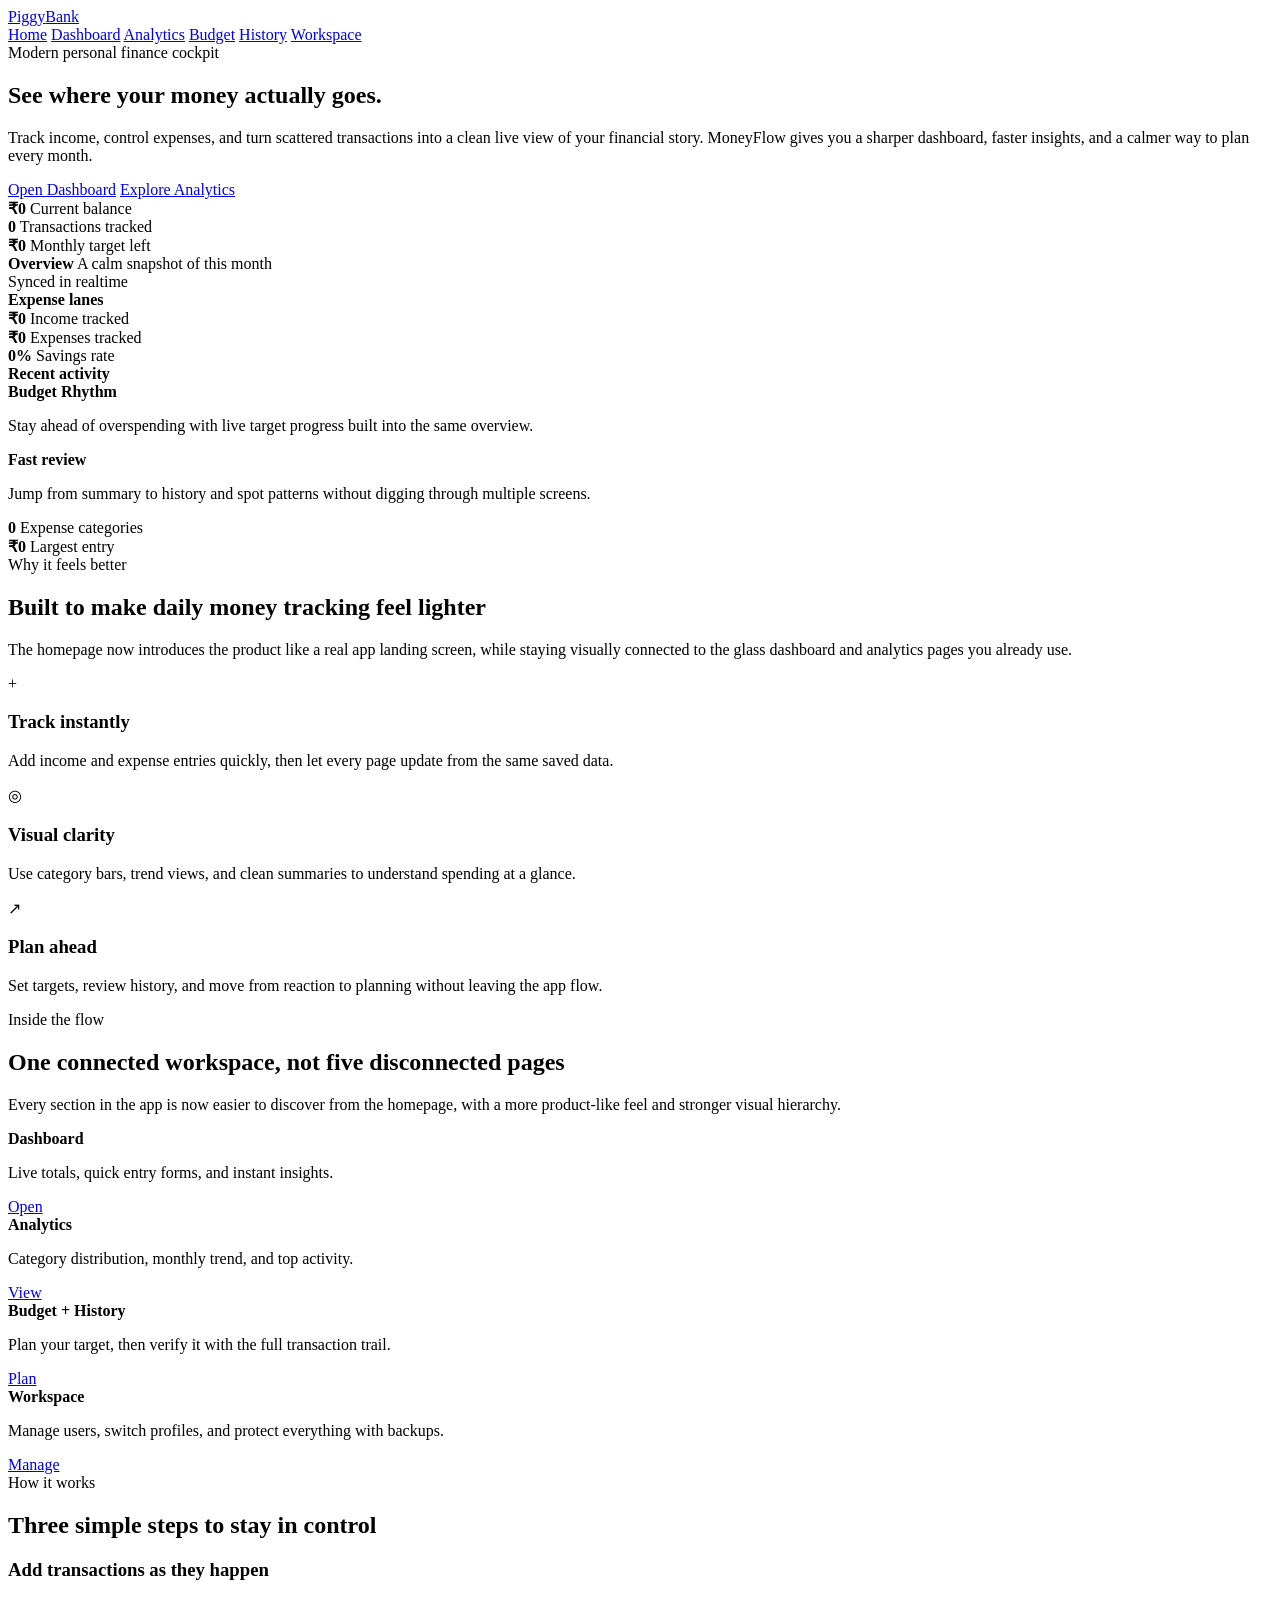
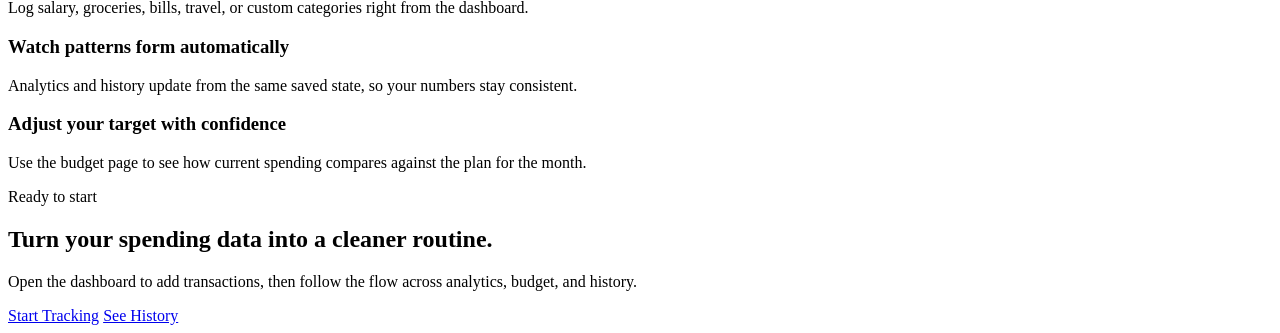
==== commit fdd584c4: "Update stylesheet and script paths in index.html" ====
--- a/index.html
+++ b/index.html
@@ -5,8 +5,8 @@
 <meta name="viewport" content="width=device-width, initial-scale=1.0">
 <title>PiggyBank</title>
 
-<link rel="stylesheet" href="../CSS/homepage.css">
-<link rel="stylesheet" href="../CSS/shared.css">
+<link rel="stylesheet" href="PiggyBank/CSS/homepage.css">
+<link rel="stylesheet" href="PiggyBank/CSS/shared.css">
 
 </head>
 
@@ -250,9 +250,9 @@
     </section>
 </main>
 
-<script src="../JS/app-core.js"></script>
-<script src="../JS/shared.js"></script>
-<script src="../JS/homepage.js"></script>
+<script src="PiggyBank/JS/app-core.js"></script>
+<script src="PiggyBank/JS/shared.js"></script>
+<script src="PiggyBank/JS/homepage.js"></script>
 
 </body>
 </html>
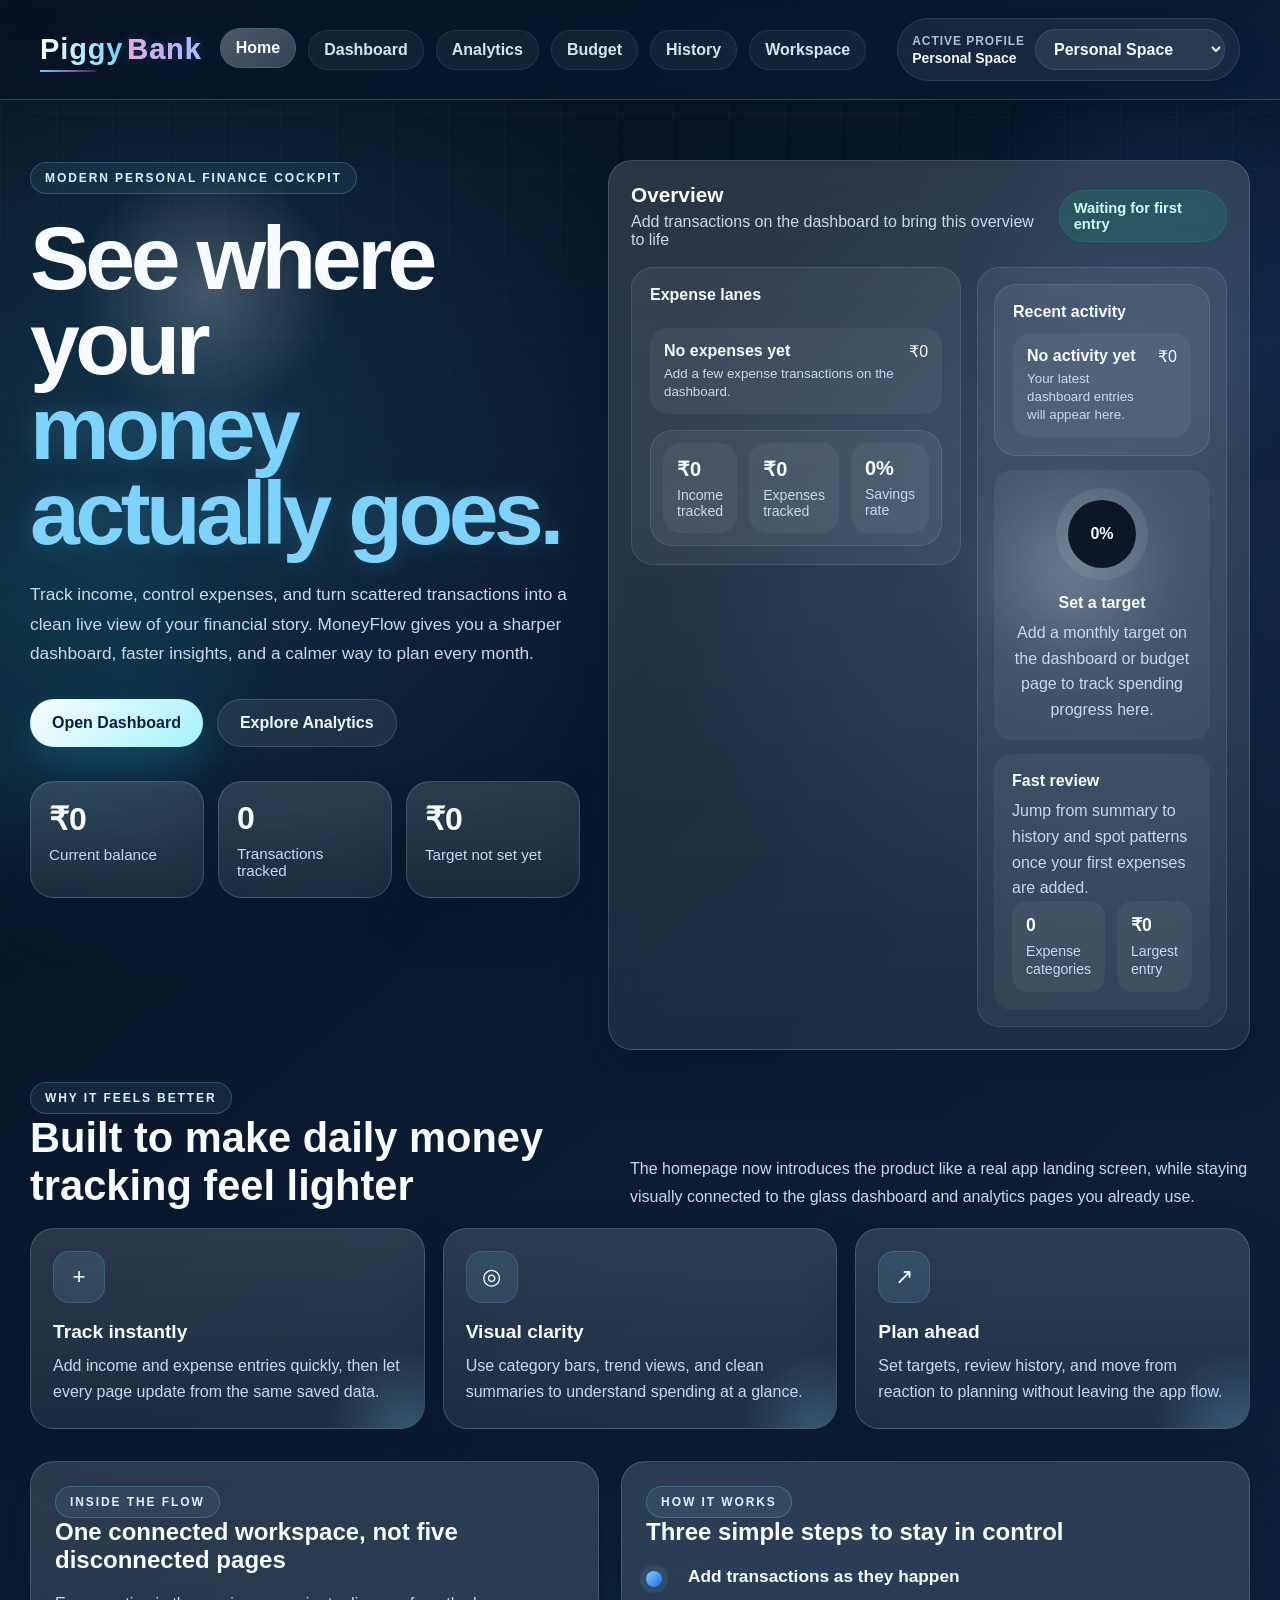
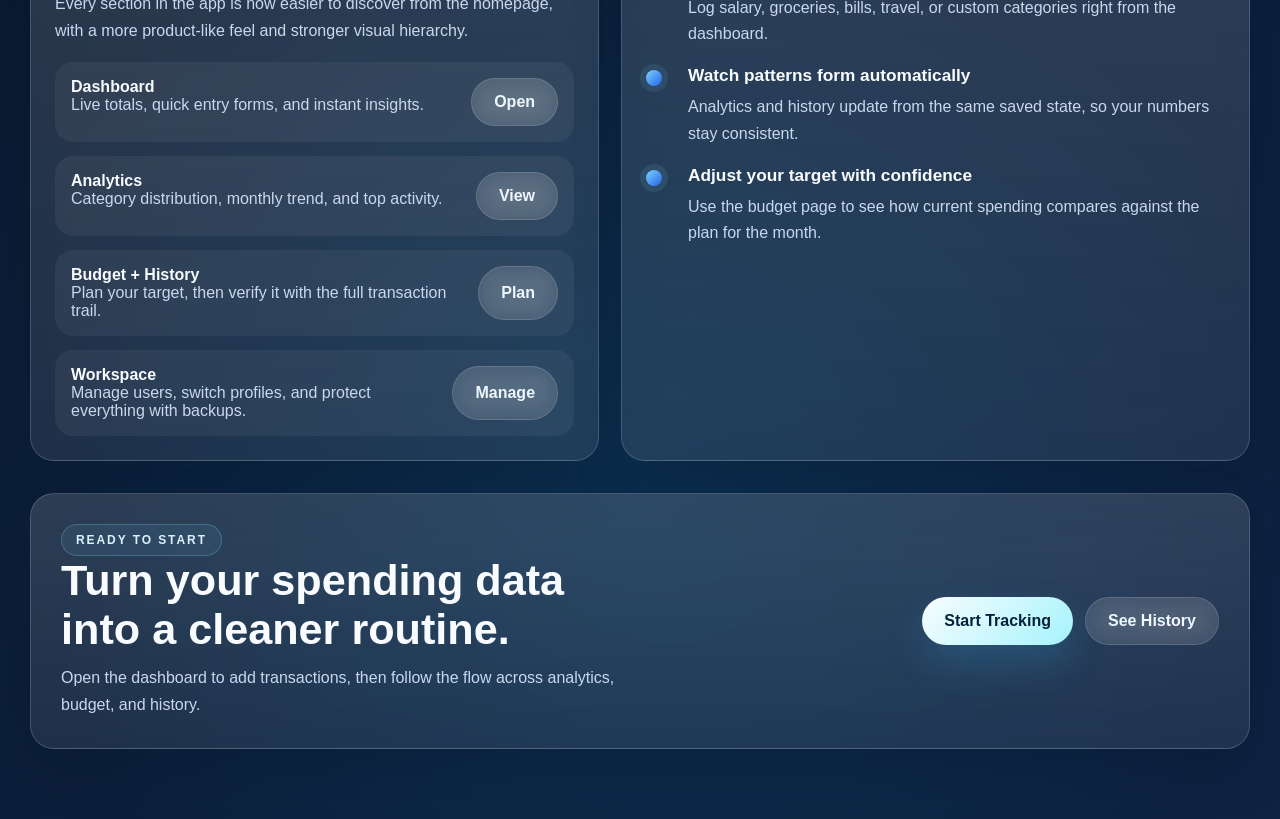
==== commit 2905c0e4: "Update stylesheet and script paths in index.html" ====
--- a/index.html
+++ b/index.html
@@ -5,8 +5,8 @@
 <meta name="viewport" content="width=device-width, initial-scale=1.0">
 <title>PiggyBank</title>
 
-<link rel="stylesheet" href="PiggyBank/CSS/homepage.css">
-<link rel="stylesheet" href="PiggyBank/CSS/shared.css">
+<link rel="stylesheet" href="CSS/homepage.css">
+<link rel="stylesheet" href="CSS/shared.css">
 
 </head>
 
@@ -18,7 +18,7 @@
 <div class="navbar">
     <a href="homepage.html" class="logo">Piggy<span>Bank</span></a>
     <div class="menu">
-        <a href="homepage.html" class="active">Home</a>
+        <a href="index.html" class="active">Home</a>
         <a href="dashboard.html">Dashboard</a>
         <a href="analytics.html">Analytics</a>
         <a href="budget.html">Budget</a>
@@ -250,9 +250,9 @@
     </section>
 </main>
 
-<script src="PiggyBank/JS/app-core.js"></script>
-<script src="PiggyBank/JS/shared.js"></script>
-<script src="PiggyBank/JS/homepage.js"></script>
+<script src="JS/app-core.js"></script>
+<script src="JS/shared.js"></script>
+<script src="JS/homepage.js"></script>
 
 </body>
 </html>
--- a/CSS/homepage.css
+++ b/CSS/homepage.css
@@ -0,0 +1,924 @@
+* {
+    margin: 0;
+    padding: 0;
+    box-sizing: border-box;
+    font-family: "Segoe UI", Arial, sans-serif;
+}
+
+:root {
+    --bg-1: #07101d;
+    --bg-2: #10284e;
+    --panel: rgba(255, 255, 255, 0.1);
+    --panel-strong: rgba(255, 255, 255, 0.14);
+    --border: rgba(255, 255, 255, 0.16);
+    --text: #f8fbff;
+    --muted: #c9d8ef;
+    --accent: #7dd3fc;
+    --accent-strong: #38bdf8;
+    --glow: rgba(125, 211, 252, 0.28);
+}
+
+body {
+    min-height: 100vh;
+    color: var(--text);
+    background:
+        radial-gradient(circle at 12% 18%, rgba(56, 189, 248, 0.18), transparent 24%),
+        radial-gradient(circle at 84% 22%, rgba(96, 165, 250, 0.16), transparent 20%),
+        radial-gradient(circle at 50% 85%, rgba(14, 165, 233, 0.12), transparent 30%),
+        linear-gradient(140deg, var(--bg-1) 0%, #0b1d36 38%, var(--bg-2) 100%);
+    background-size: 100% 100%, 100% 100%, 100% 100%, 145% 145%;
+    animation: atmosphereShift 18s ease-in-out infinite;
+    overflow-x: hidden;
+    position: relative;
+}
+
+body::before,
+body::after {
+    content: "";
+    position: fixed;
+    inset: auto;
+    width: 340px;
+    height: 340px;
+    border-radius: 50%;
+    filter: blur(40px);
+    opacity: 0.4;
+    pointer-events: none;
+    z-index: 0;
+}
+
+body::before {
+    top: 90px;
+    right: -80px;
+    background: rgba(59, 130, 246, 0.22);
+}
+
+body::after {
+    left: -120px;
+    bottom: 60px;
+    background: rgba(34, 211, 238, 0.18);
+}
+
+.grid-lines {
+    position: fixed;
+    inset: 0;
+    background-image:
+        linear-gradient(rgba(255,255,255,0.04) 1px, transparent 1px),
+        linear-gradient(90deg, rgba(255,255,255,0.04) 1px, transparent 1px);
+    background-size: 56px 56px;
+    mask-image: linear-gradient(to bottom, rgba(0,0,0,0.65), transparent 92%);
+    pointer-events: none;
+    z-index: 0;
+}
+
+.orb {
+    position: fixed;
+    border-radius: 50%;
+    background: radial-gradient(circle, rgba(255,255,255,0.22), rgba(255,255,255,0.02) 65%, transparent 72%);
+    pointer-events: none;
+    z-index: 0;
+    animation: drift 14s ease-in-out infinite;
+}
+
+.orb.one {
+    width: 260px;
+    height: 260px;
+    top: 18%;
+    left: 6%;
+}
+
+.orb.two {
+    width: 210px;
+    height: 210px;
+    right: 8%;
+    top: 52%;
+    animation-delay: -4s;
+}
+
+.navbar {
+    width: 100%;
+    background: linear-gradient(135deg, rgba(8, 17, 31, 0.78), rgba(15, 34, 61, 0.48));
+    display: flex;
+    justify-content: space-between;
+    align-items: center;
+    gap: 18px;
+    flex-wrap: wrap;
+    padding: 18px 40px;
+    position: sticky;
+    top: 0;
+    z-index: 10;
+    backdrop-filter: blur(22px) saturate(160%);
+    -webkit-backdrop-filter: blur(22px) saturate(160%);
+    border-bottom: 1px solid rgba(255, 255, 255, 0.18);
+    box-shadow: 0 18px 48px rgba(8, 17, 31, 0.22);
+    animation: navFloatIn 0.7s ease;
+}
+
+.logo {
+    font-size: 29px;
+    font-weight: 900;
+    letter-spacing: 0.03em;
+    display: inline-flex;
+    align-items: center;
+    gap: 4px;
+    background: linear-gradient(90deg, #ffffff 0%, #7dd3fc 22%, #38bdf8 44%, #a78bfa 68%, #f472b6 100%);
+    background-size: 220% 100%;
+    -webkit-background-clip: text;
+    -webkit-text-fill-color: transparent;
+    text-decoration: none;
+    position: relative;
+    animation: logoShift 7s linear infinite;
+}
+
+.logo span {
+    background: linear-gradient(90deg, #f9a8d4 0%, #c4b5fd 40%, #67e8f9 100%);
+    background-size: 200% 100%;
+    -webkit-background-clip: text;
+    -webkit-text-fill-color: transparent;
+    text-shadow: 0 0 12px rgba(96,165,250,0.22);
+    animation: logoShift 5.5s linear infinite reverse;
+}
+
+.logo::after {
+    content: "";
+    position: absolute;
+    left: 0;
+    bottom: -6px;
+    width: 100%;
+    height: 2px;
+    border-radius: 999px;
+    background: linear-gradient(90deg, rgba(125,211,252,0.95), rgba(167,139,250,0.75), rgba(244,114,182,0.2));
+    transform: scaleX(0.35);
+    transform-origin: left;
+    transition: transform 0.28s ease;
+}
+
+.logo:hover::after {
+    transform: scaleX(1);
+}
+
+.menu {
+    display: flex;
+    flex-wrap: wrap;
+    gap: 12px;
+    align-items: center;
+}
+
+.menu a {
+    color: #d8e3f2;
+    text-decoration: none;
+    font-weight: 700;
+    position: relative;
+    padding: 10px 15px;
+    border-radius: 999px;
+    background: rgba(255, 255, 255, 0.05);
+    border: 1px solid rgba(255, 255, 255, 0.08);
+    overflow: hidden;
+    transition: transform 0.22s ease, background 0.22s ease, color 0.22s ease, border-color 0.22s ease, box-shadow 0.22s ease;
+}
+
+.menu a::before {
+    content: "";
+    position: absolute;
+    inset: 0;
+    border-radius: inherit;
+    background: linear-gradient(135deg, rgba(255,255,255,0.18), rgba(147,197,253,0.08));
+    opacity: 0;
+    transition: opacity 0.22s ease;
+}
+
+.menu a:hover,
+.menu a.active {
+    color: #ffffff;
+    border-color: rgba(125, 211, 252, 0.3);
+    background: rgba(255, 255, 255, 0.14);
+    box-shadow: 0 12px 28px rgba(15, 23, 42, 0.2);
+    transform: translateY(-2px);
+}
+
+.menu a:hover::before,
+.menu a.active::before {
+    opacity: 1;
+}
+
+.page {
+    width: min(1220px, calc(100% - 32px));
+    margin: 0 auto;
+    padding: 34px 0 70px;
+    position: relative;
+    z-index: 1;
+}
+
+.hero {
+    display: grid;
+    grid-template-columns: 1.1fr 0.9fr;
+    gap: 28px;
+    align-items: stretch;
+}
+
+.hero-copy {
+    padding: 28px 0 10px;
+    animation: riseIn 0.9s ease;
+}
+
+.eyebrow {
+    display: inline-flex;
+    align-items: center;
+    gap: 10px;
+    padding: 8px 14px;
+    border-radius: 999px;
+    border: 1px solid rgba(125, 211, 252, 0.25);
+    background: rgba(125, 211, 252, 0.08);
+    color: #d9f2ff;
+    text-transform: uppercase;
+    letter-spacing: 0.16em;
+    font-size: 12px;
+    font-weight: 800;
+}
+
+.hero h1 {
+    margin-top: 22px;
+    font-size: clamp(3rem, 7vw, 5.6rem);
+    line-height: 0.95;
+    letter-spacing: -0.05em;
+    max-width: 700px;
+}
+
+.hero h1 span {
+    display: block;
+    color: var(--accent);
+    text-shadow: 0 0 26px rgba(125, 211, 252, 0.2);
+}
+
+.subtitle {
+    margin-top: 24px;
+    max-width: 620px;
+    color: var(--muted);
+    font-size: 1.08rem;
+    line-height: 1.7;
+}
+
+.hero-actions {
+    margin-top: 30px;
+    display: flex;
+    gap: 14px;
+    flex-wrap: wrap;
+}
+
+.cta,
+.secondary-link {
+    text-decoration: none;
+    display: inline-flex;
+    align-items: center;
+    justify-content: center;
+    gap: 10px;
+    padding: 14px 22px;
+    border-radius: 999px;
+    font-weight: 800;
+    transition: transform 0.22s ease, box-shadow 0.22s ease, background 0.22s ease, border-color 0.22s ease;
+}
+
+.cta {
+    color: #06203c;
+    background: linear-gradient(135deg, #f8fdff, #a5f3fc);
+    box-shadow: 0 18px 36px rgba(56, 189, 248, 0.18);
+}
+
+.secondary-link {
+    color: #eef7ff;
+    background: rgba(255, 255, 255, 0.08);
+    border: 1px solid rgba(255, 255, 255, 0.14);
+    backdrop-filter: blur(12px);
+}
+
+.cta:hover,
+.secondary-link:hover {
+    transform: translateY(-2px);
+    box-shadow: 0 18px 30px rgba(15, 23, 42, 0.24);
+}
+
+.hero-stats {
+    display: grid;
+    grid-template-columns: repeat(3, 1fr);
+    gap: 14px;
+    margin-top: 34px;
+}
+
+.glass-card {
+    background: linear-gradient(180deg, rgba(255,255,255,0.14), rgba(255,255,255,0.08));
+    border: 1px solid var(--border);
+    border-radius: 24px;
+    backdrop-filter: blur(18px);
+    -webkit-backdrop-filter: blur(18px);
+    box-shadow: 0 22px 48px rgba(6, 18, 36, 0.22);
+    transition: transform 0.3s ease, box-shadow 0.3s ease, border-color 0.3s ease;
+}
+
+.glass-card:hover {
+    transform: translateY(-4px);
+    box-shadow: 0 28px 58px rgba(6, 18, 36, 0.28);
+    border-color: rgba(125, 211, 252, 0.22);
+}
+
+.hero-stat {
+    padding: 18px;
+    animation: riseIn 1s ease;
+}
+
+.hero-stat strong {
+    display: block;
+    font-size: 2rem;
+}
+
+.hero-stat span {
+    display: block;
+    margin-top: 8px;
+    color: var(--muted);
+    font-size: 0.95rem;
+}
+
+.visual-stage {
+    position: relative;
+    min-height: auto;
+    overflow: visible;
+    padding: 26px 0 0;
+    border-radius: 30px;
+    animation: fadeScale 1s ease;
+}
+
+.dashboard-shell {
+    position: relative;
+    min-width: 0;
+    min-height: auto;
+    width: 100%;
+    padding: 22px;
+    overflow: hidden;
+    animation: floatSoft 8s ease-in-out infinite;
+}
+
+.dashboard-shell::before {
+    content: "";
+    position: absolute;
+    inset: -30% auto auto -10%;
+    width: 220px;
+    height: 220px;
+    background: radial-gradient(circle, rgba(125, 211, 252, 0.28), transparent 70%);
+    pointer-events: none;
+}
+
+.shell-top {
+    display: flex;
+    justify-content: space-between;
+    align-items: center;
+    gap: 12px;
+    padding-bottom: 18px;
+}
+
+.shell-title {
+    display: grid;
+    gap: 6px;
+}
+
+.shell-title strong {
+    font-size: 1.3rem;
+}
+
+.shell-title span,
+.micro-copy,
+.card-copy,
+.list-item small,
+.feature-text p,
+.section-copy,
+.timeline-copy p {
+    color: var(--muted);
+}
+
+.status-pill {
+    padding: 9px 14px;
+    border-radius: 999px;
+    font-weight: 700;
+    font-size: 0.92rem;
+    background: rgba(16, 185, 129, 0.16);
+    color: #ccfbf1;
+    border: 1px solid rgba(16, 185, 129, 0.2);
+}
+
+.shell-grid {
+    display: grid;
+    grid-template-columns: 1.15fr 0.85fr;
+    gap: 16px;
+    align-items: start;
+}
+
+.chart-panel,
+.activity-panel,
+.summary-strip,
+.overview-side {
+    background: rgba(255, 255, 255, 0.06);
+    border: 1px solid rgba(255,255,255,0.1);
+    border-radius: 22px;
+}
+
+.overview-side {
+    padding: 16px;
+    display: grid;
+    gap: 14px;
+}
+
+.summary-strip {
+    margin-top: 16px;
+    display: grid;
+    grid-template-columns: repeat(3, 1fr);
+    gap: 12px;
+    padding: 12px;
+}
+
+.summary-chip {
+    padding: 14px;
+    border-radius: 18px;
+    background: rgba(255,255,255,0.05);
+    transition: transform 0.22s ease, background 0.22s ease;
+}
+
+.summary-chip:hover,
+.mini-card:hover,
+.mini-overview-card:hover {
+    transform: translateY(-2px);
+    background: rgba(255,255,255,0.08);
+}
+
+.summary-chip strong {
+    display: block;
+    font-size: 1.25rem;
+}
+
+.summary-chip span {
+    display: block;
+    margin-top: 6px;
+    color: var(--muted);
+    font-size: 0.88rem;
+}
+
+.chart-panel {
+    padding: 18px;
+}
+
+.chart-lines {
+    margin-top: 24px;
+    display: grid;
+    gap: 14px;
+}
+
+.line-row {
+    display: grid;
+    grid-template-columns: 80px 1fr auto;
+    gap: 12px;
+    align-items: center;
+}
+
+.line-track {
+    height: 11px;
+    border-radius: 999px;
+    overflow: hidden;
+    background: rgba(255, 255, 255, 0.08);
+}
+
+.line-fill {
+    height: 100%;
+    border-radius: inherit;
+    background: linear-gradient(90deg, #38bdf8, #2563eb);
+    transform-origin: left;
+    animation: loadBar 1.4s ease forwards;
+}
+
+.line-row:nth-child(2) .line-fill {
+    background: linear-gradient(90deg, #22d3ee, #14b8a6);
+    animation-delay: 0.12s;
+}
+
+.line-row:nth-child(3) .line-fill {
+    background: linear-gradient(90deg, #a78bfa, #7c3aed);
+    animation-delay: 0.24s;
+}
+
+.activity-panel {
+    padding: 18px;
+    display: grid;
+    gap: 12px;
+}
+
+.integrated-card {
+    padding: 18px;
+    border-radius: 18px;
+    background: rgba(255,255,255,0.05);
+}
+
+.integrated-card h4 {
+    font-size: 1rem;
+}
+
+.integrated-card p {
+    margin-top: 8px;
+    line-height: 1.6;
+}
+
+.ring-card {
+    display: grid;
+    justify-items: center;
+    text-align: center;
+}
+
+.list-item {
+    display: flex;
+    justify-content: space-between;
+    gap: 12px;
+    padding: 14px;
+    border-radius: 18px;
+    background: rgba(255,255,255,0.05);
+    animation: riseIn 0.9s ease;
+}
+
+.list-item strong {
+    display: block;
+    margin-bottom: 4px;
+}
+
+.ring {
+    width: 92px;
+    height: 92px;
+    margin: 0 auto 14px;
+    border-radius: 50%;
+    background: conic-gradient(#67e8f9 0 calc(var(--progress, 0) * 1%), rgba(255,255,255,0.08) calc(var(--progress, 0) * 1%) 100%);
+    display: grid;
+    place-items: center;
+}
+
+.ring::before {
+    content: attr(data-progress);
+    width: 68px;
+    height: 68px;
+    border-radius: 50%;
+    background: rgba(7, 16, 29, 0.92);
+    display: grid;
+    place-items: center;
+    font-weight: 800;
+}
+
+.floating-note {
+    position: relative;
+}
+
+.mini-overview {
+    display: grid;
+    grid-template-columns: repeat(2, 1fr);
+    gap: 12px;
+}
+
+.mini-overview-card {
+    padding: 14px;
+    border-radius: 16px;
+    background: rgba(255,255,255,0.05);
+}
+
+.mini-overview-card strong {
+    display: block;
+    font-size: 1.1rem;
+    margin-bottom: 6px;
+}
+
+.mini-overview-card span {
+    color: var(--muted);
+    font-size: 0.88rem;
+}
+
+.section {
+    margin-top: 32px;
+}
+
+.section-head {
+    display: flex;
+    justify-content: space-between;
+    gap: 16px;
+    align-items: end;
+    margin-bottom: 18px;
+}
+
+.section-head h2 {
+    font-size: clamp(1.8rem, 4vw, 2.6rem);
+}
+
+.section-copy {
+    max-width: 620px;
+    line-height: 1.7;
+}
+
+.feature-grid {
+    display: grid;
+    grid-template-columns: repeat(3, 1fr);
+    gap: 18px;
+}
+
+.feature-card {
+    padding: 22px;
+    position: relative;
+    overflow: hidden;
+    transition: transform 0.26s ease, border-color 0.26s ease, box-shadow 0.26s ease;
+}
+
+.feature-card::after {
+    content: "";
+    position: absolute;
+    inset: auto -20% -50% auto;
+    width: 180px;
+    height: 180px;
+    border-radius: 50%;
+    background: radial-gradient(circle, var(--glow), transparent 68%);
+    pointer-events: none;
+}
+
+.feature-card:hover {
+    transform: translateY(-4px);
+    border-color: rgba(125, 211, 252, 0.24);
+    box-shadow: 0 22px 44px rgba(6, 18, 36, 0.26);
+}
+
+.feature-icon {
+    width: 52px;
+    height: 52px;
+    border-radius: 16px;
+    display: grid;
+    place-items: center;
+    font-size: 1.4rem;
+    background: rgba(125, 211, 252, 0.12);
+    border: 1px solid rgba(125, 211, 252, 0.16);
+}
+
+.feature-text h3 {
+    margin-top: 18px;
+    font-size: 1.2rem;
+}
+
+.feature-text p {
+    margin-top: 10px;
+    line-height: 1.65;
+}
+
+.showcase {
+    display: grid;
+    grid-template-columns: 0.95fr 1.05fr;
+    gap: 22px;
+    align-items: stretch;
+}
+
+.showcase-panel,
+.timeline-panel {
+    padding: 24px;
+}
+
+.mini-stack {
+    display: grid;
+    gap: 14px;
+    margin-top: 18px;
+}
+
+.mini-card {
+    display: flex;
+    justify-content: space-between;
+    gap: 14px;
+    padding: 16px;
+    border-radius: 18px;
+    background: rgba(255,255,255,0.05);
+    transition: transform 0.24s ease, box-shadow 0.24s ease, background 0.24s ease;
+}
+
+.timeline {
+    display: grid;
+    gap: 18px;
+    margin-top: 20px;
+}
+
+.timeline-item {
+    display: grid;
+    grid-template-columns: 28px 1fr;
+    gap: 14px;
+    align-items: start;
+    animation: riseIn 0.8s ease both;
+}
+
+.timeline-item:nth-child(2) { animation-delay: 0.08s; }
+.timeline-item:nth-child(3) { animation-delay: 0.16s; }
+
+.timeline-dot {
+    width: 16px;
+    height: 16px;
+    border-radius: 50%;
+    margin-top: 5px;
+    background: linear-gradient(135deg, #7dd3fc, #2563eb);
+    box-shadow: 0 0 0 6px rgba(125, 211, 252, 0.1);
+}
+
+.timeline-copy h3 {
+    font-size: 1.08rem;
+}
+
+.timeline-copy p {
+    margin-top: 8px;
+    line-height: 1.65;
+}
+
+.footer-cta {
+    margin-top: 32px;
+    padding: 30px;
+    display: flex;
+    justify-content: space-between;
+    align-items: center;
+    gap: 18px;
+}
+
+.footer-cta h2 {
+    font-size: clamp(1.8rem, 4vw, 2.7rem);
+    max-width: 560px;
+}
+
+.footer-cta p {
+    margin-top: 10px;
+    max-width: 560px;
+    color: var(--muted);
+    line-height: 1.7;
+}
+
+.footer-actions {
+    display: flex;
+    gap: 12px;
+    flex-wrap: wrap;
+}
+
+@keyframes navFloatIn {
+    from {
+        opacity: 0;
+        transform: translateY(-18px);
+    }
+
+    to {
+        opacity: 1;
+        transform: translateY(0);
+    }
+}
+
+@keyframes logoShift {
+    0% {
+        background-position: 0% 50%;
+    }
+
+    100% {
+        background-position: 200% 50%;
+    }
+}
+
+@keyframes riseIn {
+    from {
+        opacity: 0;
+        transform: translateY(28px);
+    }
+
+    to {
+        opacity: 1;
+        transform: translateY(0);
+    }
+}
+
+@keyframes fadeScale {
+    from {
+        opacity: 0;
+        transform: scale(0.97);
+    }
+
+    to {
+        opacity: 1;
+        transform: scale(1);
+    }
+}
+
+@keyframes floatCard {
+    0%, 100% {
+        transform: translateY(0);
+    }
+
+    50% {
+        transform: translateY(-12px);
+    }
+}
+
+@keyframes loadBar {
+    from {
+        transform: scaleX(0);
+    }
+
+    to {
+        transform: scaleX(1);
+    }
+}
+
+@keyframes drift {
+    0%, 100% {
+        transform: translate3d(0, 0, 0);
+    }
+
+    50% {
+        transform: translate3d(20px, -18px, 0);
+    }
+}
+
+@keyframes atmosphereShift {
+    0%, 100% {
+        background-position: 0% 0%, 100% 0%, 50% 100%, 50% 50%;
+    }
+
+    50% {
+        background-position: 3% 4%, 97% 6%, 48% 96%, 52% 48%;
+    }
+}
+
+@media (max-width: 1080px) {
+    .hero,
+    .showcase,
+    .feature-grid {
+        grid-template-columns: 1fr;
+    }
+
+    .visual-stage {
+        min-height: auto;
+    }
+}
+
+@media (max-width: 860px) {
+    .hero-stats,
+    .summary-strip,
+    .mini-overview {
+        grid-template-columns: 1fr;
+    }
+
+    .shell-grid {
+        grid-template-columns: 1fr;
+    }
+}
+
+@media (max-width: 720px) {
+    .navbar {
+        padding: 16px 18px;
+        flex-direction: column;
+        align-items: stretch;
+        gap: 12px;
+    }
+
+    .logo {
+        font-size: 24px;
+    }
+
+    .menu {
+        width: 100%;
+        justify-content: center;
+        gap: 10px;
+    }
+
+    .menu a {
+        flex: 1 1 140px;
+        text-align: center;
+    }
+
+    .page {
+        width: min(100% - 20px, 1220px);
+        padding-top: 22px;
+    }
+
+    .hero h1 {
+        font-size: 2.9rem;
+    }
+
+    .hero-copy {
+        padding-top: 10px;
+    }
+
+    .footer-cta,
+    .section-head {
+        flex-direction: column;
+        align-items: flex-start;
+    }
+
+    .dashboard-shell {
+        min-width: 0;
+        min-height: auto;
+    }
+
+    .visual-stage {
+        min-height: auto;
+    }
+
+    .showcase-panel,
+    .timeline-panel,
+    .feature-card,
+    .footer-cta,
+    .dashboard-shell,
+    .integrated-card {
+        padding: 20px;
+    }
+}
--- a/CSS/shared.css
+++ b/CSS/shared.css
@@ -0,0 +1,706 @@
+:root {
+  --shared-nav-bg: linear-gradient(135deg, rgba(8, 17, 31, 0.82), rgba(15, 34, 61, 0.56));
+  --shared-nav-border: rgba(255, 255, 255, 0.16);
+  --shared-pill-bg: rgba(255, 255, 255, 0.06);
+  --shared-pill-border: rgba(255, 255, 255, 0.1);
+  --shared-text-main: #f4f8ff;
+  --shared-text-muted: #abc0df;
+  --shared-accent: #60a5fa;
+}
+
+.navbar {
+  position: sticky;
+  top: 0;
+  z-index: 30;
+}
+
+.nav-tools {
+  display: flex;
+  align-items: center;
+  gap: 12px;
+  margin-left: auto;
+}
+
+.profile-chip,
+.nav-toggle {
+  border: 1px solid var(--shared-pill-border);
+  background: var(--shared-pill-bg);
+  color: var(--shared-text-main);
+  border-radius: 999px;
+  backdrop-filter: blur(18px);
+  -webkit-backdrop-filter: blur(18px);
+}
+
+.profile-chip {
+  padding: 10px 14px;
+  display: inline-flex;
+  align-items: center;
+  gap: 10px;
+  font-weight: 700;
+  box-shadow: 0 12px 24px rgba(8, 17, 31, 0.16);
+}
+
+.profile-meta {
+  display: grid;
+  gap: 2px;
+}
+
+.profile-chip small {
+  color: var(--shared-text-muted);
+  font-size: 12px;
+  text-transform: uppercase;
+  letter-spacing: 0.08em;
+}
+
+.profile-chip strong {
+  font-size: 14px;
+}
+
+.profile-select {
+  min-width: 150px;
+  padding: 10px 34px 10px 14px;
+  border-radius: 999px;
+  border: 1px solid rgba(125, 211, 252, 0.14);
+  background: rgba(255, 255, 255, 0.08);
+  color: var(--shared-text-main);
+  font: inherit;
+  font-weight: 700;
+  cursor: pointer;
+  transition: border-color 0.22s ease, background 0.22s ease, box-shadow 0.22s ease;
+}
+
+.profile-select:focus {
+  outline: none;
+  border-color: var(--shared-accent);
+  box-shadow: 0 0 0 3px rgba(96, 165, 250, 0.14);
+}
+
+.nav-toggle {
+  width: 48px;
+  height: 48px;
+  display: none;
+  align-items: center;
+  justify-content: center;
+  cursor: pointer;
+  transition: transform 0.22s ease, background 0.22s ease, box-shadow 0.22s ease;
+}
+
+.nav-toggle:hover {
+  transform: translateY(-2px);
+  background: rgba(255, 255, 255, 0.12);
+  box-shadow: 0 16px 28px rgba(8, 17, 31, 0.18);
+}
+
+.nav-toggle-lines,
+.nav-toggle-lines::before,
+.nav-toggle-lines::after {
+  width: 18px;
+  height: 2px;
+  border-radius: 999px;
+  background: #f4f8ff;
+  transition: transform 0.22s ease, opacity 0.22s ease;
+  content: "";
+  display: block;
+}
+
+.nav-toggle-lines {
+  position: relative;
+}
+
+.nav-toggle-lines::before {
+  position: absolute;
+  top: -6px;
+}
+
+.nav-toggle-lines::after {
+  position: absolute;
+  top: 6px;
+}
+
+body.nav-open .nav-toggle-lines {
+  background: transparent;
+}
+
+body.nav-open .nav-toggle-lines::before {
+  transform: translateY(6px) rotate(45deg);
+}
+
+body.nav-open .nav-toggle-lines::after {
+  transform: translateY(-6px) rotate(-45deg);
+}
+
+.toast-stack {
+  position: fixed;
+  right: 20px;
+  bottom: 20px;
+  display: grid;
+  gap: 12px;
+  z-index: 80;
+}
+
+.toast {
+  min-width: 260px;
+  max-width: 360px;
+  padding: 14px 16px;
+  border-radius: 16px;
+  border: 1px solid rgba(125, 211, 252, 0.18);
+  background: linear-gradient(180deg, rgba(10, 22, 42, 0.96), rgba(8, 17, 31, 0.88));
+  color: #f4f8ff;
+  box-shadow: 0 22px 40px rgba(8, 17, 31, 0.26);
+  animation: toastRise 0.35s ease;
+}
+
+.toast strong {
+  display: block;
+  margin-bottom: 4px;
+}
+
+.toast p {
+  margin: 0;
+  color: var(--shared-text-muted);
+  line-height: 1.5;
+}
+
+.modal-root {
+  position: fixed;
+  inset: 0;
+  z-index: 120;
+  pointer-events: none;
+}
+
+.loader-root {
+  position: fixed;
+  inset: 0;
+  z-index: 140;
+  pointer-events: none;
+}
+
+.modal-overlay {
+  position: absolute;
+  inset: 0;
+  display: grid;
+  place-items: center;
+  padding: 24px;
+  background: rgba(2, 6, 23, 0.56);
+  backdrop-filter: blur(10px);
+  -webkit-backdrop-filter: blur(10px);
+  pointer-events: auto;
+  animation: modalFadeIn 0.22s ease;
+}
+
+.modal-overlay.closing {
+  animation: modalFadeOut 0.18s ease forwards;
+}
+
+.modal-panel {
+  width: min(100%, 460px);
+  padding: 24px;
+  border-radius: 26px;
+  border: 1px solid rgba(125, 211, 252, 0.16);
+  background: linear-gradient(180deg, rgba(10, 22, 42, 0.96), rgba(8, 17, 31, 0.92));
+  box-shadow: 0 32px 68px rgba(8, 17, 31, 0.34);
+  color: #f4f8ff;
+  animation: modalPanelIn 0.26s ease;
+}
+
+.modal-overlay.closing .modal-panel {
+  animation: modalPanelOut 0.18s ease forwards;
+}
+
+.modal-success {
+  position: relative;
+  width: 72px;
+  height: 72px;
+  margin: 2px auto 16px;
+  opacity: 0;
+  transform: scale(0.7);
+  pointer-events: none;
+}
+
+.modal-success-ring {
+  position: absolute;
+  inset: 0;
+  border-radius: 50%;
+  border: 2px solid rgba(74, 222, 128, 0.3);
+  background: radial-gradient(circle at 50% 50%, rgba(74, 222, 128, 0.16), rgba(74, 222, 128, 0.04) 65%, transparent 75%);
+}
+
+.modal-success-check {
+  position: absolute;
+  left: 24px;
+  top: 18px;
+  width: 18px;
+  height: 30px;
+  border-right: 4px solid #4ade80;
+  border-bottom: 4px solid #4ade80;
+  transform: rotate(45deg) scale(0.7);
+  opacity: 0;
+  filter: drop-shadow(0 0 10px rgba(74, 222, 128, 0.3));
+}
+
+.modal-panel.is-completing .modal-success {
+  opacity: 1;
+  transform: scale(1);
+  animation: modalSuccessPop 0.45s ease forwards;
+}
+
+.modal-panel.is-completing .modal-success-ring {
+  animation: modalSuccessRing 0.55s ease forwards;
+}
+
+.modal-panel.is-completing .modal-success-check {
+  opacity: 1;
+  transform: rotate(45deg) scale(1);
+  animation: modalSuccessCheck 0.36s ease 0.12s both;
+}
+
+.modal-panel.is-completing h3,
+.modal-panel.is-completing p,
+.modal-panel.is-completing .modal-input,
+.modal-panel.is-completing .modal-actions,
+.modal-panel.is-completing .modal-kicker {
+  opacity: 0.65;
+}
+
+.modal-kicker {
+  margin-bottom: 10px;
+  text-transform: uppercase;
+  letter-spacing: 0.14em;
+  font-size: 11px;
+  font-weight: 800;
+  color: #60a5fa;
+}
+
+.modal-panel h3 {
+  margin: 0;
+  font-size: 1.35rem;
+}
+
+.modal-panel p {
+  margin: 10px 0 0;
+  color: var(--shared-text-muted);
+  line-height: 1.65;
+}
+
+.modal-input {
+  width: 100%;
+  margin-top: 18px;
+  padding: 13px 15px;
+  border-radius: 16px;
+  border: 1px solid rgba(125, 211, 252, 0.14);
+  background: rgba(255, 255, 255, 0.06);
+  color: #f4f8ff;
+  font: inherit;
+  transition: border-color 0.22s ease, box-shadow 0.22s ease, transform 0.22s ease;
+}
+
+.modal-input:focus {
+  outline: none;
+  border-color: var(--shared-accent);
+  box-shadow: 0 0 0 3px rgba(96, 165, 250, 0.14);
+  transform: translateY(-1px);
+}
+
+.modal-actions {
+  display: flex;
+  justify-content: flex-end;
+  gap: 12px;
+  margin-top: 20px;
+}
+
+.modal-btn {
+  padding: 12px 16px;
+  border-radius: 14px;
+  border: 1px solid transparent;
+  font: inherit;
+  font-weight: 700;
+  cursor: pointer;
+  transition: transform 0.22s ease, box-shadow 0.22s ease, filter 0.22s ease, background 0.22s ease;
+}
+
+.modal-btn:hover {
+  transform: translateY(-1px);
+}
+
+.modal-btn-primary {
+  background: linear-gradient(135deg, rgba(59, 130, 246, 0.92), rgba(37, 99, 235, 0.82));
+  color: #f8fbff;
+  box-shadow: 0 16px 30px rgba(37, 99, 235, 0.22);
+}
+
+.modal-btn-secondary {
+  background: rgba(255, 255, 255, 0.08);
+  border-color: rgba(125, 211, 252, 0.12);
+  color: #dbeafe;
+}
+
+.loader-overlay {
+  position: absolute;
+  inset: 0;
+  display: grid;
+  place-items: center;
+  padding: 24px;
+  background: rgba(2, 6, 23, 0.58);
+  backdrop-filter: blur(12px);
+  -webkit-backdrop-filter: blur(12px);
+  pointer-events: auto;
+  animation: modalFadeIn 0.22s ease;
+}
+
+.loader-overlay.closing {
+  animation: modalFadeOut 0.22s ease forwards;
+}
+
+.loader-panel {
+  width: min(100%, 420px);
+  padding: 28px 24px;
+  border-radius: 28px;
+  border: 1px solid rgba(125, 211, 252, 0.16);
+  background: linear-gradient(180deg, rgba(10, 22, 42, 0.97), rgba(8, 17, 31, 0.92));
+  box-shadow: 0 32px 68px rgba(8, 17, 31, 0.34);
+  text-align: center;
+  animation: modalPanelIn 0.26s ease;
+}
+
+.loader-overlay.closing .loader-panel {
+  animation: modalPanelOut 0.22s ease forwards;
+}
+
+.loader-panel strong {
+  display: block;
+  margin-top: 6px;
+  font-size: 1.2rem;
+  color: #f8fbff;
+}
+
+.loader-panel p {
+  margin: 10px 0 0;
+  color: var(--shared-text-muted);
+  line-height: 1.6;
+}
+
+.piggy-loader {
+  position: relative;
+  width: 150px;
+  height: 110px;
+  margin: 0 auto 10px;
+}
+
+.piggy-shadow {
+  position: absolute;
+  left: 24px;
+  right: 24px;
+  bottom: 10px;
+  height: 16px;
+  border-radius: 999px;
+  background: radial-gradient(circle, rgba(37, 99, 235, 0.28), transparent 72%);
+  animation: piggyShadow 1.3s ease-in-out infinite;
+}
+
+.piggy-coin {
+  position: absolute;
+  width: 22px;
+  height: 22px;
+  border-radius: 50%;
+  background: radial-gradient(circle at 30% 30%, #fde68a, #f59e0b 70%);
+  box-shadow: inset 0 2px 4px rgba(255, 255, 255, 0.28), 0 10px 18px rgba(245, 158, 11, 0.18);
+}
+
+.piggy-coin-one {
+  left: 46px;
+  top: 8px;
+  animation: coinDropOne 1.3s ease-in-out infinite;
+}
+
+.piggy-coin-two {
+  right: 44px;
+  top: 0;
+  animation: coinDropTwo 1.3s ease-in-out infinite 0.22s;
+}
+
+.piggy-body {
+  position: absolute;
+  left: 26px;
+  top: 24px;
+  width: 98px;
+  height: 64px;
+  border-radius: 48px;
+  background: linear-gradient(135deg, #7dd3fc, #38bdf8 55%, #2563eb);
+  box-shadow: 0 18px 32px rgba(37, 99, 235, 0.22);
+  animation: piggyBounce 1.3s ease-in-out infinite;
+}
+
+.piggy-body::before {
+  content: "";
+  position: absolute;
+  right: -8px;
+  top: 22px;
+  width: 14px;
+  height: 14px;
+  border: 4px solid #67e8f9;
+  border-left-color: transparent;
+  border-top-color: transparent;
+  border-radius: 50%;
+  transform: rotate(-28deg);
+}
+
+.piggy-body::after {
+  content: "";
+  position: absolute;
+  left: 36px;
+  top: -3px;
+  width: 28px;
+  height: 6px;
+  border-radius: 999px;
+  background: rgba(255, 255, 255, 0.8);
+}
+
+.piggy-ear {
+  position: absolute;
+  left: 18px;
+  top: -10px;
+  width: 16px;
+  height: 16px;
+  border-radius: 4px 14px 4px 14px;
+  background: #93c5fd;
+  transform: rotate(-20deg);
+}
+
+.piggy-ear-right {
+  left: 40px;
+  top: -8px;
+  transform: rotate(14deg);
+}
+
+.piggy-eye {
+  position: absolute;
+  left: 24px;
+  top: 24px;
+  width: 7px;
+  height: 7px;
+  border-radius: 50%;
+  background: #082f49;
+}
+
+.piggy-snout {
+  position: absolute;
+  right: -8px;
+  top: 22px;
+  width: 28px;
+  height: 20px;
+  border-radius: 16px;
+  background: #bae6fd;
+  box-shadow: inset 0 -2px 0 rgba(255, 255, 255, 0.35);
+}
+
+.piggy-snout::before,
+.piggy-snout::after {
+  content: "";
+  position: absolute;
+  top: 7px;
+  width: 4px;
+  height: 6px;
+  border-radius: 999px;
+  background: #0369a1;
+}
+
+.piggy-snout::before {
+  left: 8px;
+}
+
+.piggy-snout::after {
+  right: 8px;
+}
+
+.piggy-leg {
+  position: absolute;
+  bottom: -8px;
+  width: 12px;
+  height: 16px;
+  border-radius: 0 0 8px 8px;
+  background: #60a5fa;
+}
+
+.piggy-leg-one {
+  left: 22px;
+}
+
+.piggy-leg-two {
+  right: 22px;
+}
+
+body.modal-open {
+  overflow: hidden;
+}
+
+body.loader-open {
+  overflow: hidden;
+}
+
+@keyframes toastRise {
+  from {
+    opacity: 0;
+    transform: translateY(16px);
+  }
+
+  to {
+    opacity: 1;
+    transform: translateY(0);
+  }
+}
+
+@keyframes modalFadeIn {
+  from { opacity: 0; }
+  to { opacity: 1; }
+}
+
+@keyframes modalFadeOut {
+  from { opacity: 1; }
+  to { opacity: 0; }
+}
+
+@keyframes modalPanelIn {
+  from {
+    opacity: 0;
+    transform: translateY(18px) scale(0.96);
+  }
+
+  to {
+    opacity: 1;
+    transform: translateY(0) scale(1);
+  }
+}
+
+@keyframes modalPanelOut {
+  from {
+    opacity: 1;
+    transform: translateY(0) scale(1);
+  }
+
+  to {
+    opacity: 0;
+    transform: translateY(12px) scale(0.97);
+  }
+}
+
+@keyframes modalSuccessPop {
+  0% {
+    opacity: 0;
+    transform: scale(0.72);
+  }
+
+  70% {
+    opacity: 1;
+    transform: scale(1.06);
+  }
+
+  100% {
+    opacity: 1;
+    transform: scale(1);
+  }
+}
+
+@keyframes modalSuccessRing {
+  0% {
+    transform: scale(0.72);
+    opacity: 0.3;
+  }
+
+  100% {
+    transform: scale(1);
+    opacity: 1;
+  }
+}
+
+@keyframes modalSuccessCheck {
+  0% {
+    opacity: 0;
+    transform: rotate(45deg) scale(0.4);
+  }
+
+  100% {
+    opacity: 1;
+    transform: rotate(45deg) scale(1);
+  }
+}
+
+@keyframes piggyBounce {
+  0%, 100% { transform: translateY(0); }
+  50% { transform: translateY(-6px); }
+}
+
+@keyframes piggyShadow {
+  0%, 100% { transform: scaleX(1); opacity: 0.8; }
+  50% { transform: scaleX(0.88); opacity: 0.45; }
+}
+
+@keyframes coinDropOne {
+  0% { opacity: 0; transform: translateY(-6px) scale(0.7); }
+  20% { opacity: 1; transform: translateY(0) scale(1); }
+  55% { opacity: 1; transform: translateY(22px) scale(1); }
+  75%, 100% { opacity: 0; transform: translateY(32px) scale(0.82); }
+}
+
+@keyframes coinDropTwo {
+  0% { opacity: 0; transform: translateY(-10px) scale(0.7); }
+  22% { opacity: 1; transform: translateY(0) scale(1); }
+  58% { opacity: 1; transform: translateY(24px) scale(1); }
+  78%, 100% { opacity: 0; transform: translateY(34px) scale(0.82); }
+}
+
+@media (max-width: 860px) {
+  .navbar {
+    gap: 14px;
+  }
+
+  .nav-toggle {
+    display: inline-flex;
+  }
+
+  .nav-tools {
+    width: 100%;
+    justify-content: space-between;
+    margin-left: 0;
+  }
+
+  .profile-chip {
+    flex: 1 1 auto;
+    justify-content: space-between;
+  }
+
+  .profile-select {
+    min-width: 120px;
+    flex: 0 0 48%;
+  }
+
+  .menu {
+    width: 100%;
+    display: grid;
+    grid-template-columns: 1fr;
+    gap: 10px;
+    max-height: 0;
+    opacity: 0;
+    overflow: hidden;
+    pointer-events: none;
+    transition: max-height 0.28s ease, opacity 0.22s ease;
+  }
+
+  body.nav-open .menu {
+    max-height: 420px;
+    opacity: 1;
+    pointer-events: auto;
+  }
+
+  .menu a {
+    width: 100%;
+    text-align: center;
+  }
+
+  .modal-actions {
+    flex-direction: column-reverse;
+  }
+
+  .modal-btn {
+    width: 100%;
+  }
+}
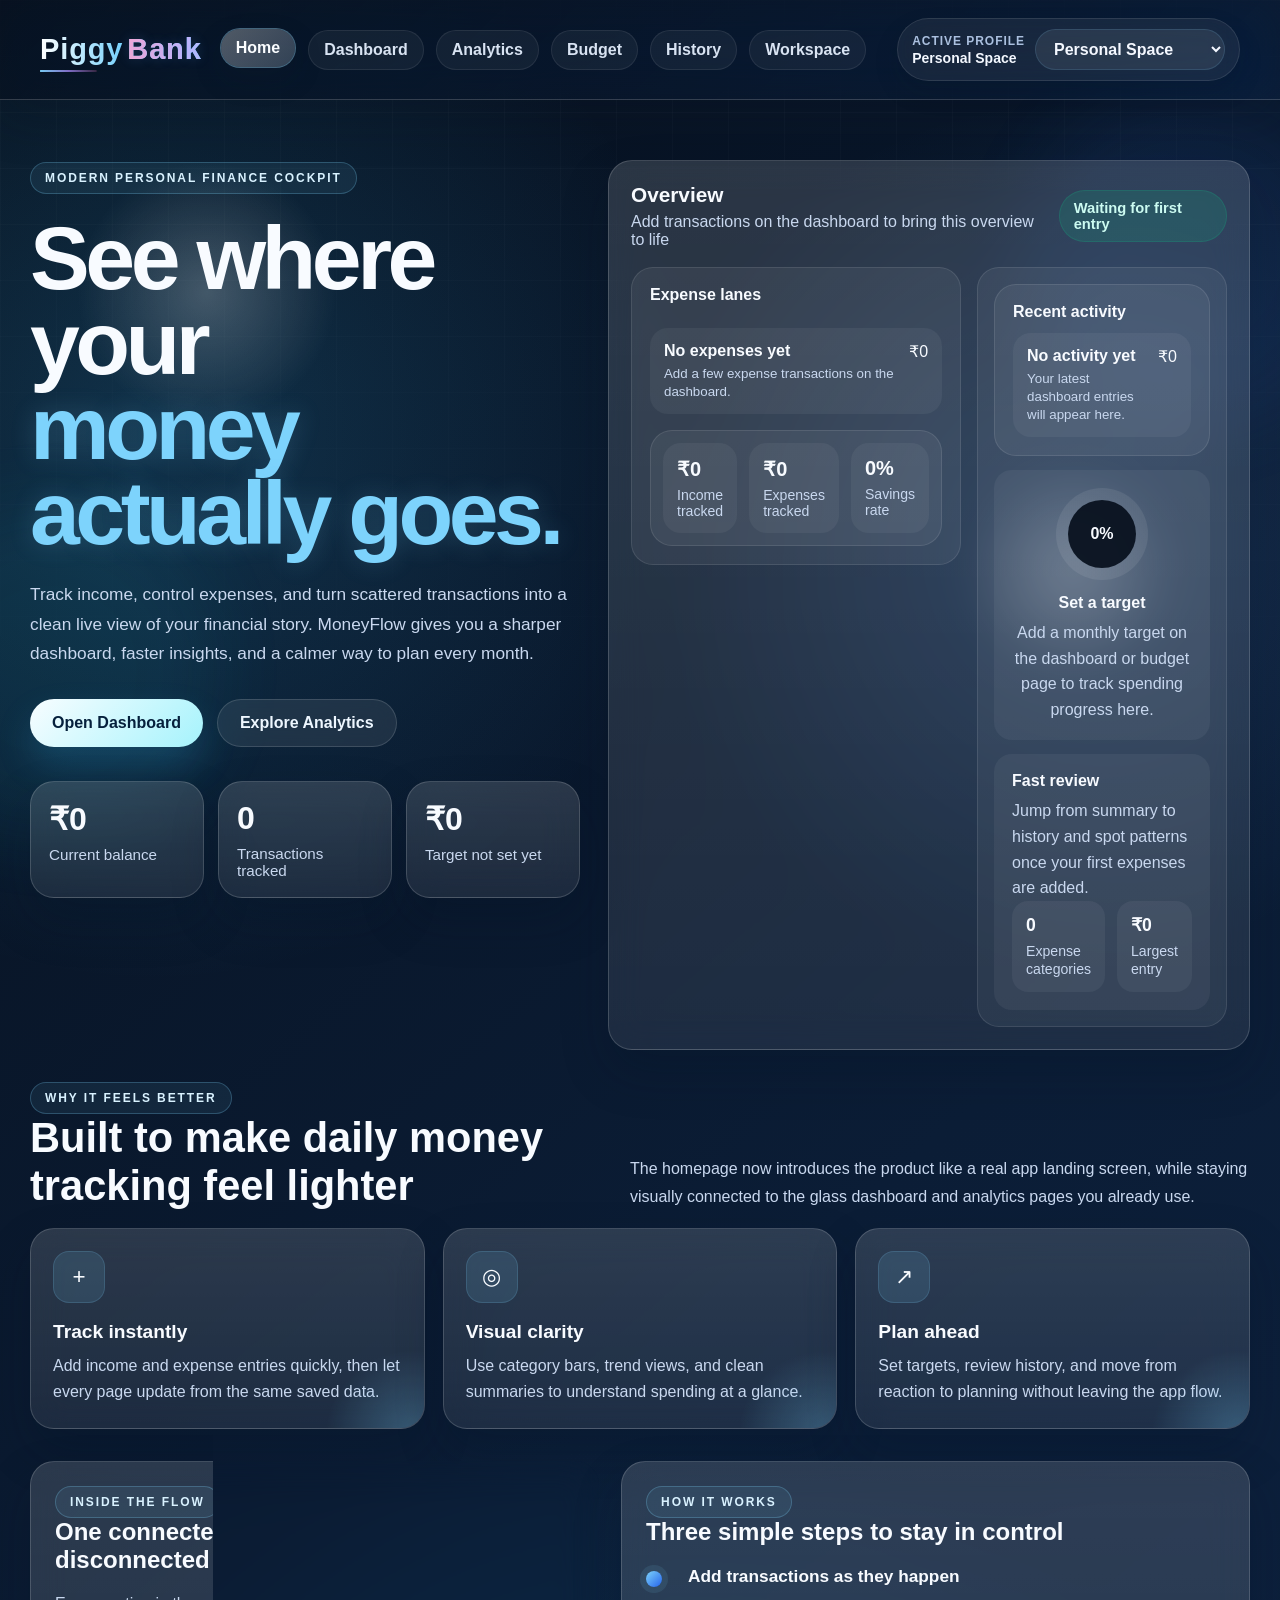
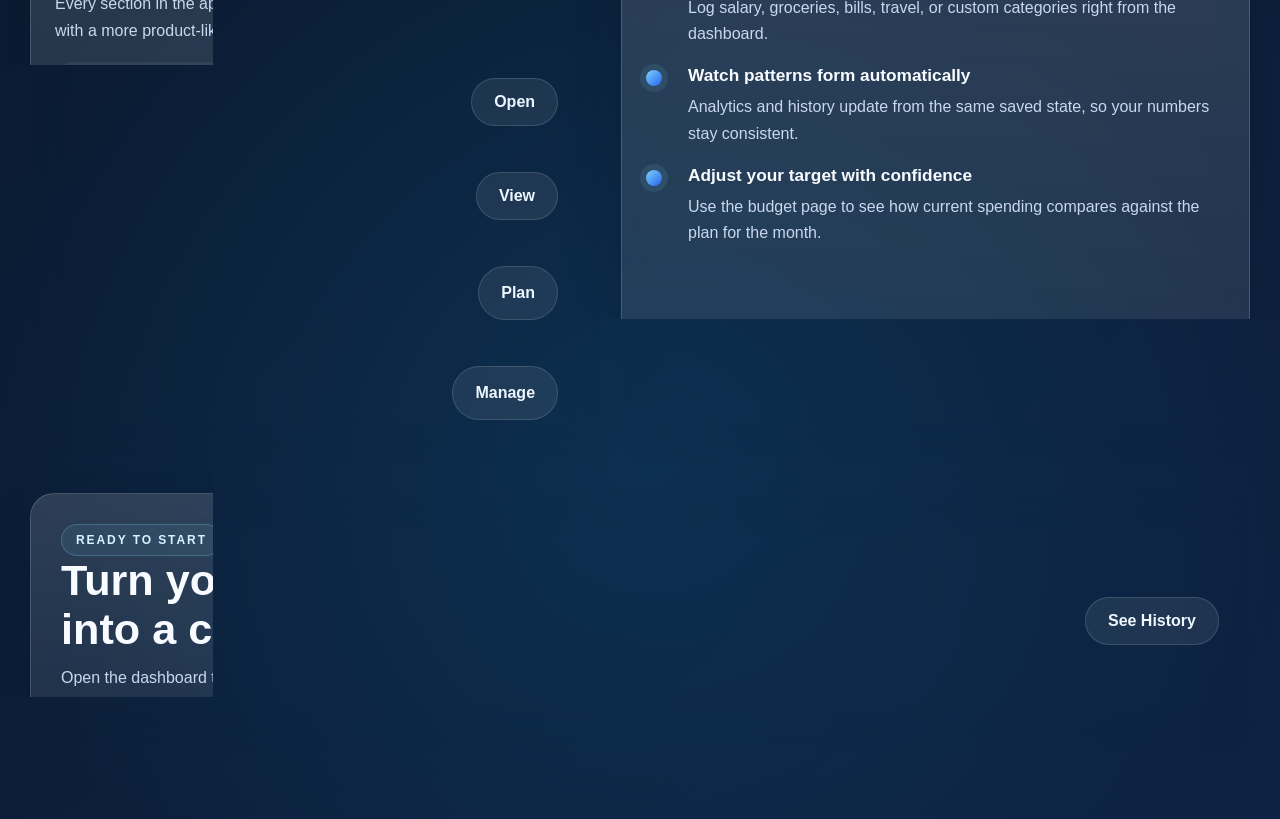
==== commit 8da7f337: "Update index.html" ====
--- a/index.html
+++ b/index.html
@@ -16,7 +16,7 @@
 <div class="orb two"></div>
 
 <div class="navbar">
-    <a href="homepage.html" class="logo">Piggy<span>Bank</span></a>
+    <a href="index.html" class="logo">Piggy<span>Bank</span></a>
     <div class="menu">
         <a href="index.html" class="active">Home</a>
         <a href="dashboard.html">Dashboard</a>
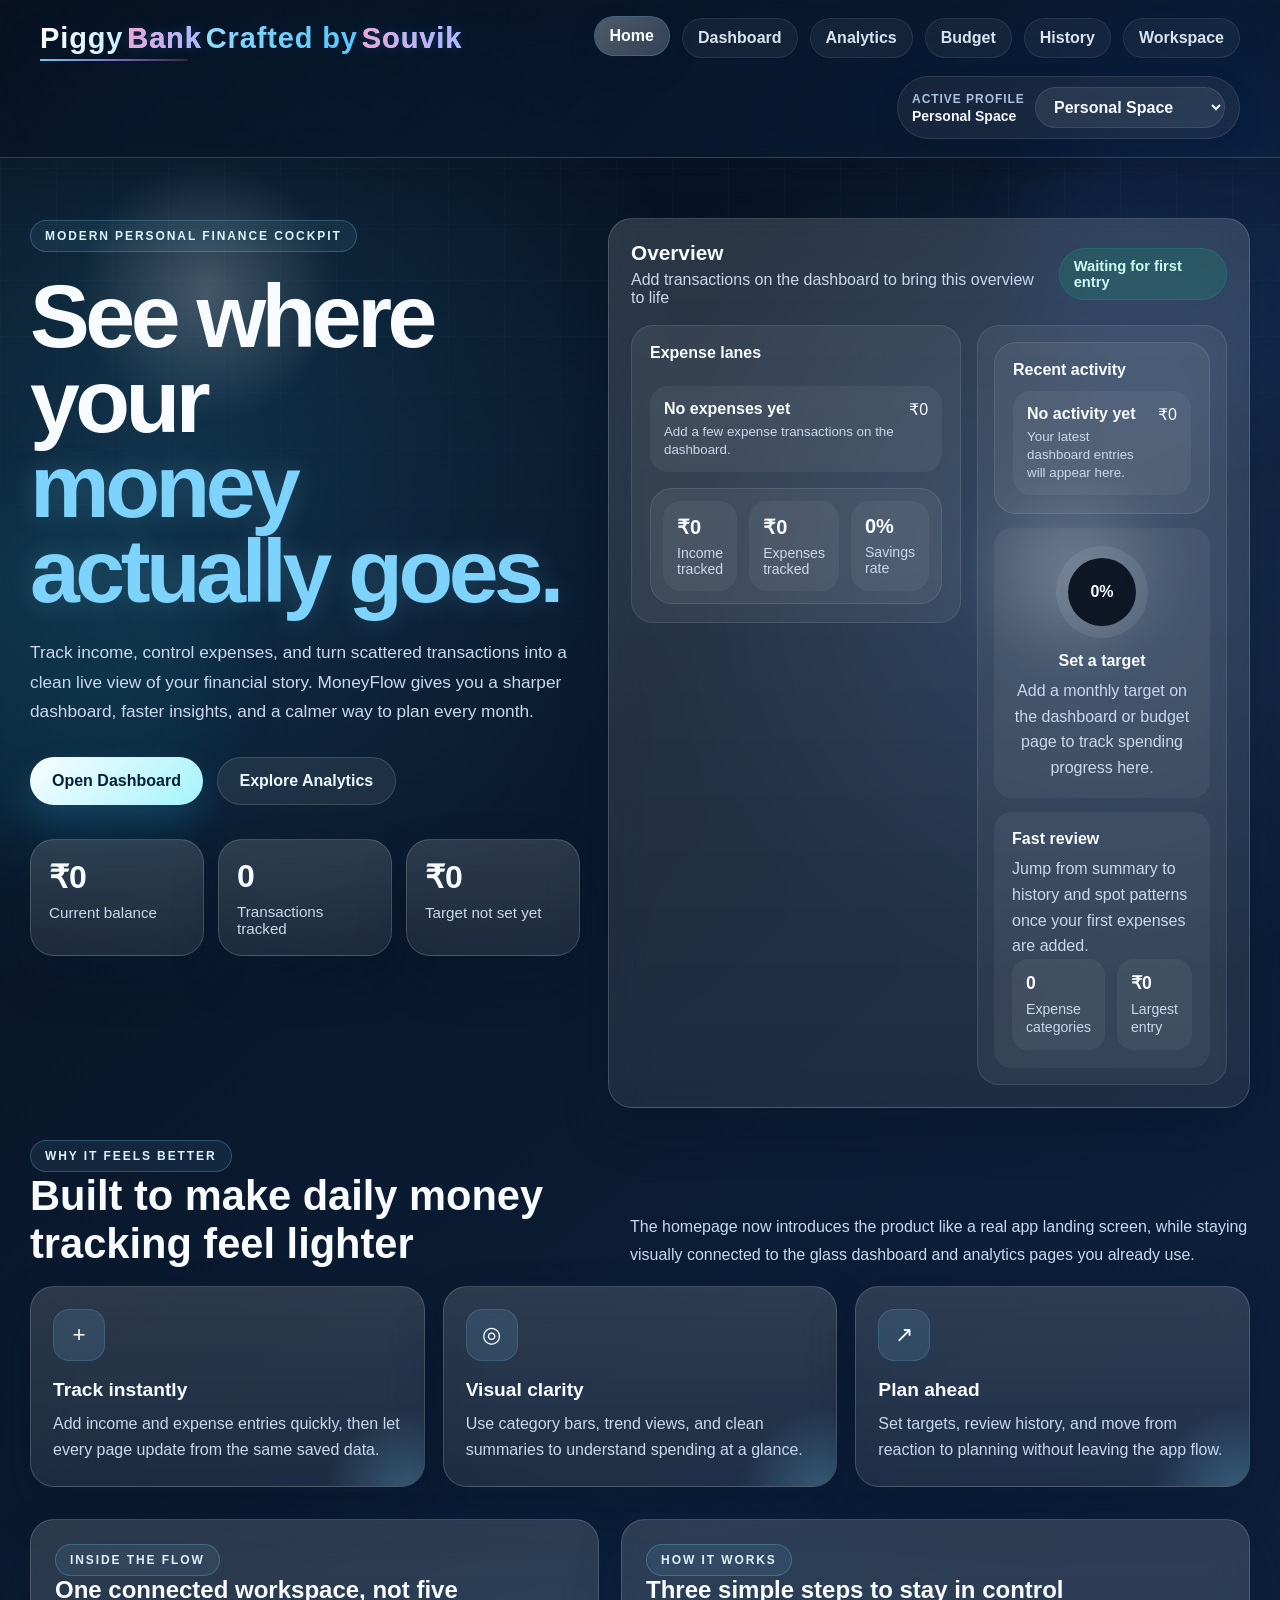
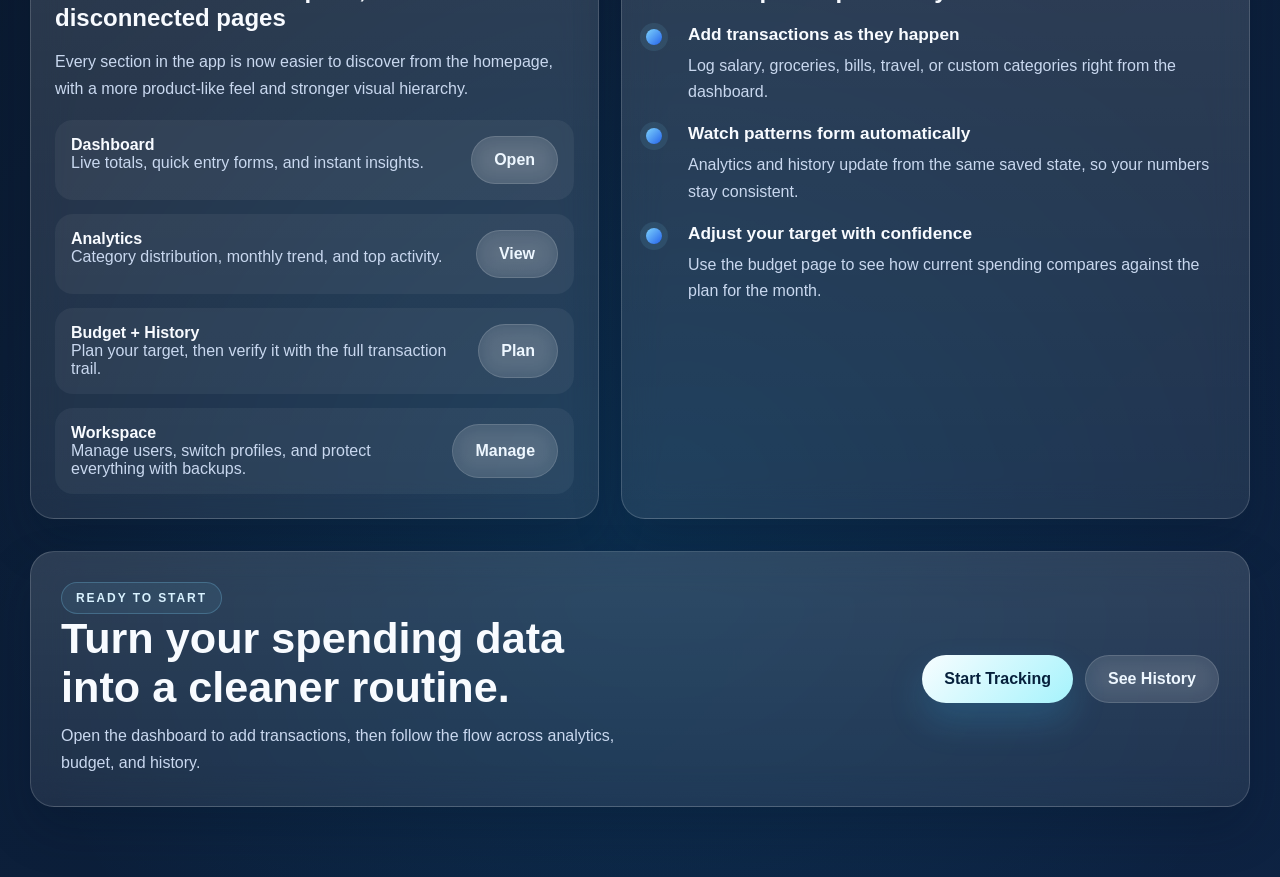
==== commit 4a64c8e9: "Update navbar logo with additional text" ====
--- a/index.html
+++ b/index.html
@@ -16,7 +16,7 @@
 <div class="orb two"></div>
 
 <div class="navbar">
-    <a href="index.html" class="logo">Piggy<span>Bank</span></a>
+    <a href="index.html" class="logo">Piggy<span>Bank</span>Crafted by<span>Souvik</span></a>
     <div class="menu">
         <a href="index.html" class="active">Home</a>
         <a href="dashboard.html">Dashboard</a>
